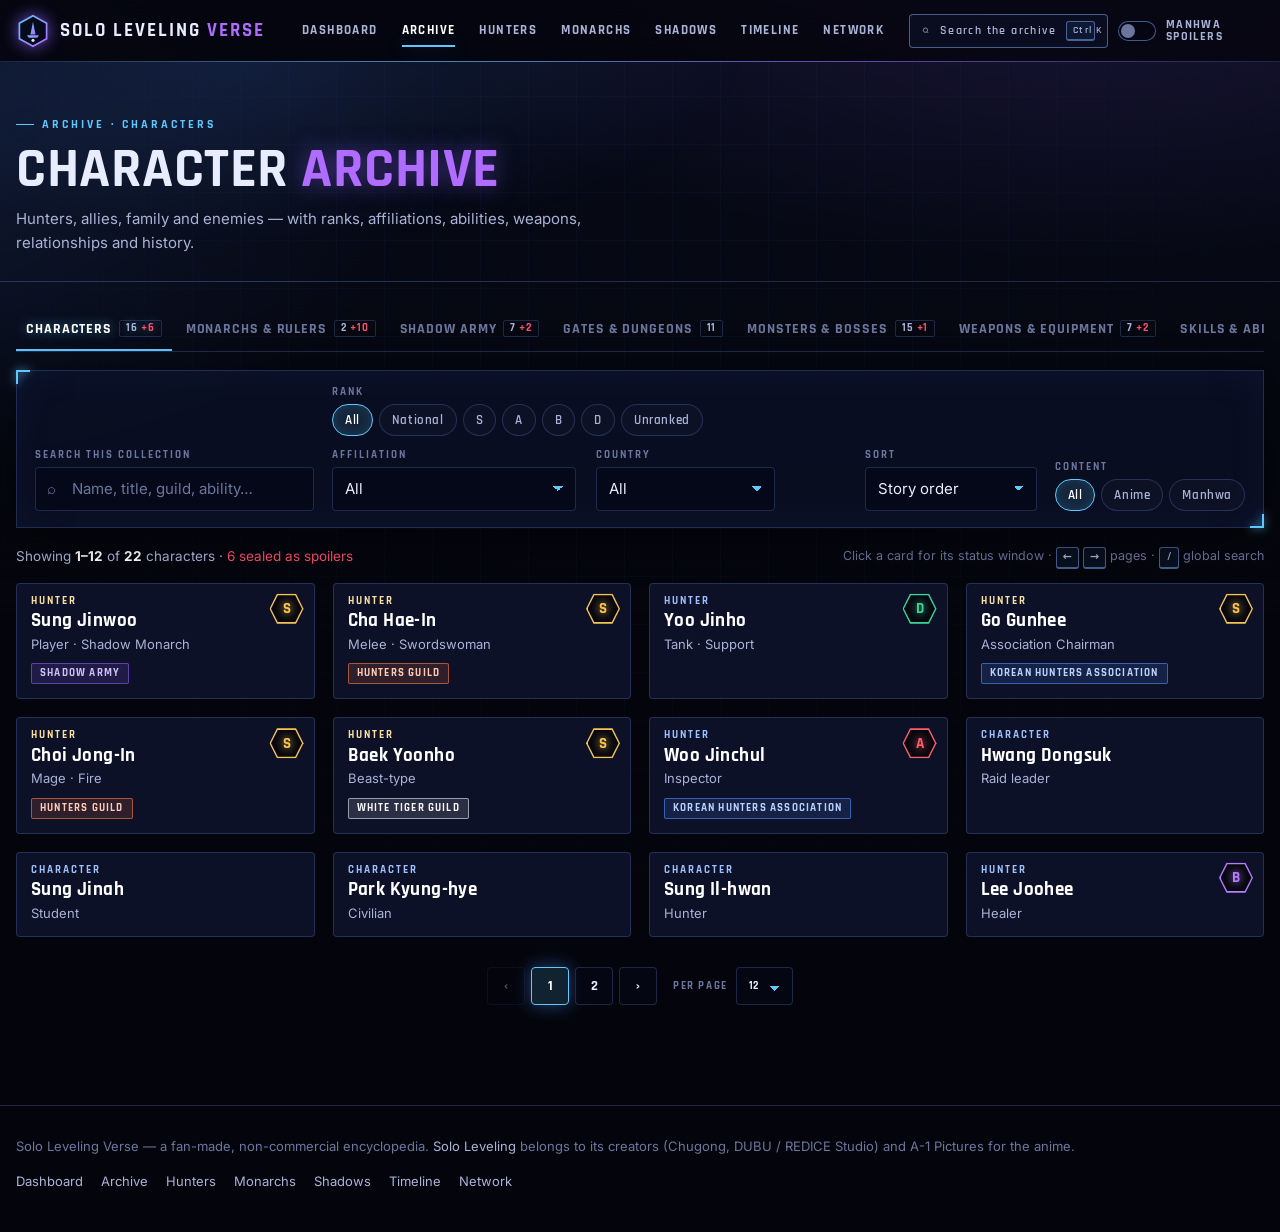
==== archive.html @ bb20debb "Initial release of Solo Leveling Verse Static, interactive Solo Leveling encyclopedia: dashboard, 7-" ====
<!DOCTYPE html>
<html lang="en">
<head>
  <meta charset="UTF-8" />
  <meta name="viewport" content="width=device-width, initial-scale=1.0" />
  <title>Archive — Solo Leveling Verse</title>
  <meta name="description" content="Search and filter every character, Monarch, shadow soldier, gate, monster, weapon and skill of Solo Leveling." />
  <meta name="theme-color" content="#04050c" />
  <link rel="icon" type="image/svg+xml" href="assets/icons/favicon.svg" />
  <link rel="preconnect" href="https://fonts.googleapis.com" />
  <link rel="preconnect" href="https://fonts.gstatic.com" crossorigin />
  <link href="https://fonts.googleapis.com/css2?family=Rajdhani:wght@500;600;700&family=Inter:wght@400;500;600&display=swap" rel="stylesheet" />
  <link rel="stylesheet" href="css/system.css" />
  <link rel="stylesheet" href="css/archive.css" />
</head>
<body data-page="archive">
  <header id="nav"></header>

  <main>
    <section class="page-head">
      <div class="wrap">
        <p class="kicker" id="tab-kicker">Archive</p>
        <h1 class="section-title" id="tab-title">Character <em>Archive</em></h1>
        <p class="section-sub" id="tab-sub"></p>
      </div>
    </section>

    <section class="archive">
      <div class="wrap">
        <div class="tabs" role="tablist" aria-label="Collections" id="tabs"></div>

        <div class="sys filters" id="filters">
          <div class="f-search">
            <label class="label" for="q">Search this collection</label>
            <div class="field"><span class="ico" aria-hidden="true">⌕</span><input id="q" class="input" type="search" autocomplete="off" placeholder="Name, title, guild, ability…" /></div>
          </div>
          <div class="f-facets" id="facets"></div>
          <div class="f-sort">
            <label class="label" for="sort">Sort</label>
            <select id="sort" class="select"></select>
          </div>
          <div class="f-content">
            <span class="label">Content</span>
            <div class="chip-row" id="content-chips">
              <button type="button" class="chip active" data-content="all">All</button>
              <button type="button" class="chip" data-content="anime">Anime</button>
              <button type="button" class="chip" data-content="manhwa">Manhwa</button>
            </div>
          </div>
        </div>

        <div class="result-bar">
          <span id="count" aria-live="polite"></span>
          <span class="hint">Click a card for its status window · <kbd>←</kbd> <kbd>→</kbd> pages · <kbd>/</kbd> global search</span>
        </div>

        <div class="card-grid" id="grid">
          <div class="skeleton card-sk"></div><div class="skeleton card-sk"></div><div class="skeleton card-sk"></div><div class="skeleton card-sk"></div>
          <div class="skeleton card-sk"></div><div class="skeleton card-sk"></div><div class="skeleton card-sk"></div><div class="skeleton card-sk"></div>
        </div>
        <div id="empty" hidden></div>
        <nav class="pager" id="pager" aria-label="Pages"></nav>
      </div>
    </section>
  </main>

  <footer id="foot"></footer>
  <noscript><p style="padding:20px;text-align:center">The archive needs JavaScript.</p></noscript>

  <script src="js/data/world.js"></script>
  <script src="js/data/characters.js"></script>
  <script src="js/data/monarchs.js"></script>
  <script src="js/data/shadows.js"></script>
  <script src="js/data/gates.js"></script>
  <script src="js/data/items.js"></script>
  <script src="js/data/skills.js"></script>
  <script src="js/data/timeline.js"></script>
  <script src="js/media-index.js"></script>
  <script src="js/core.js"></script>
  <script src="js/viewer.js"></script>
  <script src="js/shell.js"></script>
  <script src="js/archive.js"></script>
</body>
</html>
---- css/system.css ----
/* ==========================================================================
   SOLO LEVELING VERSE — System design language
   --------------------------------------------------------------------------
   Shared by every page: tokens, base, the "System window" panel, buttons,
   chips, entity cards, nav, command palette, viewer, lightbox, toasts and
   loading / empty / error states. Page layouts live in their own files.
   ========================================================================== */

:root {
  --void: #04050c;
  --night: #070a18;
  --abyss: #0b1026;
  --panel: rgba(12, 17, 40, .74);
  --panel-solid: #0c1128;
  --line: rgba(120, 160, 255, .22);
  --line-strong: rgba(130, 175, 255, .5);
  --text: #e7ecff;
  --text-soft: #a9b3d6;
  --text-faint: #6c769c;
  --blue: #4f8dff;
  --cyan: #5ec8ff;
  --violet: #8b5cf6;
  --purple: #b06bff;
  --danger: #ff4d6a;
  --gold: #f6c453;
  --glow-blue: 0 0 18px rgba(79, 141, 255, .45);
  --glow-violet: 0 0 22px rgba(139, 92, 246, .5);
  --radius: 4px;
  --display: "Rajdhani", "Segoe UI", system-ui, sans-serif;
  --body: "Inter", "Segoe UI", system-ui, -apple-system, sans-serif;
  --nav-h: 62px;
  --wrap: min(1280px, 100% - 32px);
  color-scheme: dark;
}

*, *::before, *::after { box-sizing: border-box; }
html { scroll-behavior: smooth; scroll-padding-top: calc(var(--nav-h) + 16px); -webkit-text-size-adjust: 100%; }
body {
  margin: 0; min-height: 100vh; background: var(--void); color: var(--text);
  font: 400 15px/1.6 var(--body); overflow-x: hidden;
  background-image:
    radial-gradient(1200px 600px at 85% -10%, rgba(139, 92, 246, .16), transparent 60%),
    radial-gradient(900px 500px at -10% 20%, rgba(79, 141, 255, .12), transparent 60%),
    linear-gradient(180deg, var(--night), var(--void) 70%);
  background-attachment: fixed;
}
body::before { /* faint scanline grid */
  content: ""; position: fixed; inset: 0; pointer-events: none; z-index: 0;
  background-image: linear-gradient(rgba(120, 160, 255, .035) 1px, transparent 1px),
    linear-gradient(90deg, rgba(120, 160, 255, .035) 1px, transparent 1px);
  background-size: 48px 48px;
  mask-image: radial-gradient(ellipse at 50% 30%, #000 30%, transparent 80%);
}
main, footer, header { position: relative; z-index: 1; }
a { color: var(--cyan); text-decoration: none; }
a:hover { color: #fff; }
img { max-width: 100%; display: block; }
[hidden] { display: none !important; }
button { font: inherit; color: inherit; cursor: pointer; }
input, select { font: inherit; color: inherit; }
::selection { background: rgba(139, 92, 246, .45); }
:focus-visible { outline: 2px solid var(--cyan); outline-offset: 2px; }
.wrap { width: var(--wrap); margin-inline: auto; }
.sr-only { position: absolute !important; width: 1px; height: 1px; overflow: hidden; clip: rect(0 0 0 0); white-space: nowrap; }
kbd {
  display: inline-block; min-width: 20px; padding: 1px 6px; border: 1px solid var(--line-strong); border-bottom-width: 2px;
  border-radius: 3px; font: 600 11px/1.5 var(--display); color: var(--text-soft); text-align: center; background: rgba(79, 141, 255, .08);
}

/* ------------------------------------------------------------- type scale */
.kicker {
  display: inline-flex; align-items: center; gap: 8px; margin: 0 0 10px;
  font: 700 12px/1 var(--display); letter-spacing: 3px; text-transform: uppercase; color: var(--cyan);
}
.kicker::before { content: ""; width: 18px; height: 1px; background: currentColor; box-shadow: var(--glow-blue); }
h1, h2, h3 { font-family: var(--display); font-weight: 700; letter-spacing: .5px; line-height: 1.05; margin: 0; }
.section-title { font-size: clamp(28px, 3.6vw, 42px); text-transform: uppercase; }
.section-title em { font-style: normal; color: var(--purple); text-shadow: var(--glow-violet); }
.section-sub { margin: 8px 0 0; color: var(--text-soft); max-width: 70ch; }
.section { padding: 64px 0; }
.section-head { display: flex; align-items: flex-end; justify-content: space-between; gap: 20px; flex-wrap: wrap; margin-bottom: 26px; }

/* ----------------------------------------------------------- System window */
.sys {
  position: relative; background: var(--panel); border: 1px solid var(--line);
  box-shadow: inset 0 0 40px rgba(79, 141, 255, .06), 0 10px 40px rgba(0, 0, 0, .45);
  backdrop-filter: blur(10px); -webkit-backdrop-filter: blur(10px);
}
.sys::before, .sys::after { /* glowing corner brackets */
  content: ""; position: absolute; width: 14px; height: 14px; pointer-events: none;
  border: 2px solid var(--cyan); filter: drop-shadow(0 0 4px var(--cyan));
}
.sys::before { top: -1px; left: -1px; border-right: 0; border-bottom: 0; }
.sys::after { bottom: -1px; right: -1px; border-left: 0; border-top: 0; }
.sys-head {
  display: flex; align-items: center; gap: 10px; padding: 10px 16px;
  border-bottom: 1px solid var(--line); font: 700 12px/1 var(--display); letter-spacing: 2.5px; text-transform: uppercase; color: var(--cyan);
}
.sys-head .bang {
  display: grid; place-items: center; width: 20px; height: 20px; border: 1.5px solid currentColor; border-radius: 50%;
  font-size: 12px; box-shadow: var(--glow-blue);
}

/* ---------------------------------------------------------------- buttons */
.btn {
  position: relative; display: inline-flex; align-items: center; justify-content: center; gap: 8px;
  min-height: 40px; padding: 9px 18px; border: 1px solid var(--line-strong); border-radius: var(--radius);
  background: rgba(79, 141, 255, .06); color: var(--text);
  font: 700 13px/1 var(--display); letter-spacing: 1.8px; text-transform: uppercase; white-space: nowrap;
  transition: background .2s, border-color .2s, box-shadow .2s, transform .2s, color .2s;
}
.btn:hover { background: rgba(79, 141, 255, .16); border-color: var(--cyan); box-shadow: var(--glow-blue); color: #fff; }
.btn:active { transform: translateY(1px); }
.btn.primary { background: linear-gradient(135deg, rgba(79, 141, 255, .9), rgba(139, 92, 246, .9)); border-color: transparent; box-shadow: var(--glow-violet); }
.btn.primary:hover { filter: brightness(1.12); }
.btn.ghost { background: transparent; border-color: transparent; }
.btn.ghost:hover { border-color: var(--line-strong); }
.btn.sm { min-height: 32px; padding: 6px 12px; font-size: 12px; letter-spacing: 1.4px; }
.btn.big { min-height: 48px; padding: 12px 24px; font-size: 14px; }
.btn.icon { width: 40px; padding: 0; }
.btn[disabled] { opacity: .4; pointer-events: none; }

/* ------------------------------------------------------------ chips/badges */
.chip-row { display: flex; flex-wrap: wrap; gap: 6px; }
.chip {
  display: inline-flex; align-items: center; gap: 6px; min-height: 32px; padding: 5px 12px;
  border: 1px solid var(--line); border-radius: 999px; background: rgba(255, 255, 255, .02);
  color: var(--text-soft); font: 600 13px/1 var(--display); letter-spacing: .6px; transition: all .18s;
}
.chip:hover { border-color: var(--line-strong); color: #fff; }
.chip.active, .chip[aria-pressed="true"] { border-color: var(--cyan); color: #fff; background: rgba(94, 200, 255, .12); box-shadow: inset 0 0 12px rgba(94, 200, 255, .15); }
.chip .count { color: var(--text-faint); font-size: 11px; }
.badge {
  display: inline-flex; align-items: center; gap: 5px; padding: 3px 8px; border: 1px solid color-mix(in srgb, var(--c, var(--blue)) 60%, transparent);
  border-radius: 2px; background: color-mix(in srgb, var(--c, var(--blue)) 14%, transparent); color: color-mix(in srgb, var(--c, var(--blue)) 40%, #fff);
  font: 700 11px/1.2 var(--display); letter-spacing: 1.2px; text-transform: uppercase; white-space: nowrap;
}
.badge.spoiler { --c: var(--danger); }
.badge.unverified { --c: #f59e0b; }
.rank {
  position: relative; isolation: isolate; display: inline-grid; place-items: center; min-width: 34px; height: 30px; padding: 0 8px;
  color: var(--c); background: var(--c); font: 700 15px/1 var(--display); text-shadow: 0 0 8px var(--c);
  clip-path: polygon(22% 0, 78% 0, 100% 50%, 78% 100%, 22% 100%, 0 50%);
  filter: drop-shadow(0 0 6px color-mix(in srgb, var(--c) 60%, transparent));
}
.rank::before { content: ""; position: absolute; inset: 1.5px; z-index: -1; background: #06070f; clip-path: inherit; }
.rank.lg { min-width: 60px; height: 52px; font-size: 26px; }
.rank.lg::before { inset: 2px; }
.rank.nat { font-size: 11px; letter-spacing: .5px; min-width: 40px; }

/* ----------------------------------------------------------------- inputs */
.field { position: relative; display: flex; align-items: center; }
.field .ico { position: absolute; left: 12px; color: var(--text-faint); pointer-events: none; font-size: 15px; }
.input, .select {
  width: 100%; min-height: 42px; padding: 9px 12px; border: 1px solid var(--line); border-radius: var(--radius);
  background: rgba(5, 8, 22, .7); color: var(--text); transition: border-color .2s, box-shadow .2s;
}
.field .input { padding-left: 36px; }
.input:focus, .select:focus { outline: none; border-color: var(--cyan); box-shadow: var(--glow-blue); }
.input::placeholder { color: var(--text-faint); }
.select { appearance: none; padding-right: 32px; background-image: linear-gradient(45deg, transparent 50%, var(--cyan) 50%), linear-gradient(135deg, var(--cyan) 50%, transparent 50%);
  background-position: calc(100% - 17px) 18px, calc(100% - 12px) 18px; background-size: 5px 5px; background-repeat: no-repeat; }
.select option { background: var(--panel-solid); }
.label { display: block; margin-bottom: 6px; font: 700 11px/1 var(--display); letter-spacing: 2px; text-transform: uppercase; color: var(--text-faint); }

/* switch */
.switch { display: inline-flex; align-items: center; gap: 10px; cursor: pointer; user-select: none; font: 700 12px/1 var(--display); letter-spacing: 1.4px; text-transform: uppercase; color: var(--text-soft); }
.switch input { position: absolute; opacity: 0; pointer-events: none; }
.switch .track { position: relative; width: 38px; height: 20px; border: 1px solid var(--line-strong); border-radius: 999px; background: rgba(5, 8, 22, .8); transition: all .2s; flex: none; }
.switch .track::after { content: ""; position: absolute; top: 2px; left: 2px; width: 14px; height: 14px; border-radius: 50%; background: var(--text-faint); transition: all .2s; }
.switch input:checked + .track { border-color: var(--danger); background: rgba(255, 77, 106, .18); }
.switch input:checked + .track::after { left: 20px; background: var(--danger); box-shadow: 0 0 10px var(--danger); }
.switch input:focus-visible + .track { outline: 2px solid var(--cyan); outline-offset: 2px; }
.switch.blue input:checked + .track { border-color: var(--cyan); background: rgba(94, 200, 255, .16); }
.switch.blue input:checked + .track::after { background: var(--cyan); box-shadow: 0 0 10px var(--cyan); }

/* -------------------------------------------------------------------- nav */
.nav {
  position: sticky; top: 0; z-index: 50; height: var(--nav-h);
  background: rgba(4, 5, 12, .78); border-bottom: 1px solid var(--line);
  backdrop-filter: blur(14px); -webkit-backdrop-filter: blur(14px);
}
.nav::after { content: ""; position: absolute; left: 0; right: 0; bottom: -1px; height: 1px; background: linear-gradient(90deg, transparent, var(--cyan), var(--violet), transparent); opacity: .6; }
.nav-inner { display: flex; align-items: center; gap: 14px; height: 100%; }
.brand { display: flex; align-items: center; gap: 10px; color: var(--text); flex: none; }
.brand:hover { color: #fff; }
.brand-mark { width: 34px; height: 34px; flex: none; filter: drop-shadow(0 0 8px rgba(139, 92, 246, .8)); }
.brand-text { font: 700 19px/1 var(--display); letter-spacing: 2px; text-transform: uppercase; white-space: nowrap; }
.brand-text em { font-style: normal; color: var(--purple); }
.nav-links { display: flex; gap: 2px; margin-left: 12px; }
.nav-links a {
  position: relative; padding: 8px 11px; color: var(--text-soft); font: 700 13px/1 var(--display); letter-spacing: 1.4px; text-transform: uppercase; white-space: nowrap;
}
.nav-links a:hover { color: #fff; }
.nav-links a[aria-current="page"] { color: #fff; }
.nav-links a[aria-current="page"]::after { content: ""; position: absolute; left: 11px; right: 11px; bottom: -2px; height: 2px; background: var(--cyan); box-shadow: var(--glow-blue); }
.nav-tools { display: flex; align-items: center; gap: 10px; margin-left: auto; }
.nav-search { gap: 10px; min-width: 190px; justify-content: space-between; color: var(--text-soft); text-transform: none; letter-spacing: .4px; font-weight: 600; }
.nav-search kbd { font-size: 10px; }
.nav-toggle { display: none; }
.spoiler-switch .lbl-short { display: none; }

@media (max-width: 1120px) {
  .nav-search { min-width: 0; }
  .nav-search .lbl { display: none; }
  .spoiler-switch .lbl-long { display: none; }
  .spoiler-switch .lbl-short { display: inline; }
}
@media (max-width: 920px) {
  .nav-toggle { display: inline-flex; }
  .nav-links {
    position: fixed; top: var(--nav-h); left: 0; right: 0; flex-direction: column; gap: 0; margin: 0; padding: 8px 16px 16px;
    background: rgba(4, 5, 12, .97); border-bottom: 1px solid var(--line); transform: translateY(-8px); opacity: 0; visibility: hidden;
    transition: all .2s ease;
  }
  .nav.open .nav-links { transform: none; opacity: 1; visibility: visible; }
  .nav-links a { padding: 14px 4px; border-bottom: 1px solid var(--line); font-size: 15px; }
  .nav-links a[aria-current="page"]::after { left: 0; right: auto; top: 12px; bottom: 12px; width: 2px; height: auto; }
  .nav-links a[aria-current="page"] { padding-left: 14px; }
}
.brand-text .bt-short { display: none; }
@media (max-width: 520px) {
  .nav-inner { gap: 8px; }
  .brand-text { font-size: 17px; letter-spacing: 1.2px; }
  .brand-text .bt-full { display: none; }
  .brand-text .bt-short { display: inline; }
  .spoiler-switch .lbl-short { display: none; }
  .nav-search { width: 40px; padding: 0; }
  .nav-search kbd { display: none; }
  .nav-tools { gap: 8px; }
}

/* ------------------------------------------------------------ entity card */
.card-grid { display: grid; grid-template-columns: repeat(4, minmax(0, 1fr)); gap: 18px; }
@media (max-width: 1080px) { .card-grid { grid-template-columns: repeat(3, minmax(0, 1fr)); } }
@media (max-width: 760px) { .card-grid { grid-template-columns: repeat(2, minmax(0, 1fr)); gap: 12px; } }
@media (max-width: 360px) { .card-grid { grid-template-columns: minmax(0, 1fr); } }

.card {
  --c: var(--blue);
  position: relative; display: flex; flex-direction: column; width: 100%; padding: 0; text-align: left;
  border: 1px solid var(--line); border-radius: var(--radius); background: var(--panel-solid); overflow: hidden;
  transition: transform .28s cubic-bezier(.2, .8, .2, 1), border-color .25s, box-shadow .25s;
  animation: rise .5s both; animation-delay: calc(var(--i, 0) * 35ms);
}
.card:hover, .card:focus-visible { transform: translateY(-5px); border-color: color-mix(in srgb, var(--c) 70%, #fff 0%); box-shadow: 0 0 0 1px color-mix(in srgb, var(--c) 40%, transparent), 0 14px 40px color-mix(in srgb, var(--c) 28%, transparent); }
.card .art { aspect-ratio: 3 / 4; }
.card-body { display: flex; flex-direction: column; gap: 4px; padding: 12px 14px 14px; min-width: 0; }
.card-type { font: 700 10.5px/1 var(--display); letter-spacing: 2px; text-transform: uppercase; color: color-mix(in srgb, var(--c) 55%, #fff); }
.card-name { font: 700 19px/1.12 var(--display); letter-spacing: .4px; color: #fff; overflow-wrap: anywhere; }
.card-sub { font-size: 13px; color: var(--text-soft); line-height: 1.35; display: -webkit-box; -webkit-line-clamp: 2; -webkit-box-orient: vertical; overflow: hidden; }
.card-tags { display: flex; flex-wrap: wrap; gap: 5px; margin-top: 6px; }
.card .rank { position: absolute; top: 10px; right: 10px; z-index: 2; }
.card .flag { position: absolute; top: 10px; left: 10px; z-index: 2; }
.card.locked .art { filter: blur(6px) saturate(.4) brightness(.6); }
.card.locked .card-name { color: var(--text-soft); }
.card .lock {
  position: absolute; inset: 0; z-index: 3; display: grid; place-items: center; align-content: center; gap: 6px; aspect-ratio: 3 / 4;
  color: var(--danger); font: 700 12px/1.3 var(--display); letter-spacing: 2px; text-transform: uppercase; text-align: center; padding: 20px;
}
.card .lock svg { width: 34px; height: 34px; filter: drop-shadow(0 0 8px var(--danger)); }

/* artwork frame (img over generated sigil) */
.art { position: relative; display: block; overflow: hidden; background: #07071a; }
.art .sigil, .art img { position: absolute; inset: 0; width: 100%; height: 100%; object-fit: cover; }
.art img { opacity: 0; transition: opacity .5s, transform .8s; }
.art.img-ready img { opacity: 1; }
.art.img-ready .sigil { opacity: 0; transition: opacity .5s .2s; }
.art::after { content: ""; position: absolute; inset: 0; pointer-events: none; background: linear-gradient(180deg, transparent 55%, rgba(5, 6, 14, .85)); }
.card:hover .art img { transform: scale(1.05); }
.sigil .sg-ring { transform-origin: 150px 200px; animation: spin 60s linear infinite; }
.card:hover .sigil .sg-ring { animation-duration: 12s; }
.sigil .sg-eye { fill: #e9ddff; stroke: none; filter: drop-shadow(0 0 6px #b06bff); }
.sigil .sg-mono { font-family: var(--display); }

/* ----------------------------------------------------------- pagination */
.pager { display: flex; flex-wrap: wrap; align-items: center; justify-content: center; gap: 6px; margin-top: 30px; }
.pager button { min-width: 38px; height: 38px; padding: 0 10px; border: 1px solid var(--line); border-radius: var(--radius); background: rgba(5, 8, 22, .6); font: 700 14px/1 var(--display); }
.pager button:hover:not([disabled]) { border-color: var(--cyan); }
.pager button[aria-current="page"] { border-color: var(--cyan); background: rgba(94, 200, 255, .15); box-shadow: var(--glow-blue); color: #fff; }
.pager button[disabled] { opacity: .35; cursor: default; }
.pager .gap { color: var(--text-faint); padding: 0 4px; }
.pager .per { display: inline-flex; align-items: center; gap: 8px; margin-left: 10px; font: 700 11px/1 var(--display); letter-spacing: 1.6px; text-transform: uppercase; color: var(--text-faint); }
.pager .per .select { width: auto; min-height: 38px; }

/* ------------------------------------------------------- states & loaders */
.skeleton { position: relative; overflow: hidden; background: rgba(79, 141, 255, .06); border: 1px solid var(--line); border-radius: var(--radius); }
.skeleton::after { content: ""; position: absolute; inset: 0; transform: translateX(-100%); background: linear-gradient(90deg, transparent, rgba(94, 200, 255, .12), transparent); animation: shimmer 1.3s infinite; }
.skeleton.card-sk { aspect-ratio: 3 / 4.9; }
.state {
  display: grid; justify-items: center; gap: 10px; padding: 48px 20px; text-align: center; color: var(--text-soft);
}
.state .state-ico { width: 54px; height: 54px; color: var(--cyan); filter: drop-shadow(0 0 10px var(--cyan)); }
.state.error .state-ico { color: var(--danger); filter: drop-shadow(0 0 10px var(--danger)); }
.state h3 { font-size: 22px; text-transform: uppercase; color: #fff; }
.state p { margin: 0; max-width: 52ch; }
.loader { display: inline-block; width: 28px; height: 28px; border: 2px solid var(--line); border-top-color: var(--cyan); border-radius: 50%; animation: spin .8s linear infinite; }

/* ---------------------------------------------------------------- toasts */
.toasts { position: fixed; z-index: 120; top: calc(var(--nav-h) + 12px); right: 16px; display: grid; gap: 10px; width: min(380px, calc(100vw - 32px)); pointer-events: none; }
.toast { pointer-events: auto; animation: toastIn .45s cubic-bezier(.2, .9, .3, 1.2) both; }
.toast.out { animation: toastOut .3s ease both; }
.toast .sys-head { padding: 8px 14px; }
.toast p { margin: 0; padding: 12px 16px 14px; font-size: 14px; color: var(--text); }
.toast.error { --cyan: var(--danger); }

/* --------------------------------------------------------- command palette */
.palette-scrim, .viewer-scrim {
  position: fixed; inset: 0; z-index: 90; background: rgba(2, 3, 10, .72); backdrop-filter: blur(4px); -webkit-backdrop-filter: blur(4px);
  animation: fade .2s both;
}
.palette {
  position: fixed; z-index: 91; top: 12vh; left: 50%; width: min(640px, calc(100vw - 24px)); transform: translateX(-50%);
  animation: popIn .25s cubic-bezier(.2, .9, .3, 1.1) both;
}
.palette .field { padding: 12px; border-bottom: 1px solid var(--line); }
.palette .field .ico { left: 26px; }
.palette .input { min-height: 48px; font-size: 16px; }
.palette-results { max-height: min(56vh, 480px); overflow-y: auto; padding: 6px; }
.pr-item { display: flex; align-items: center; gap: 12px; width: 100%; padding: 8px 10px; border: 1px solid transparent; border-radius: var(--radius); background: none; text-align: left; }
.pr-item[aria-selected="true"], .pr-item:hover { border-color: var(--line-strong); background: rgba(79, 141, 255, .1); }
.pr-item .art { width: 38px; height: 50px; flex: none; border: 1px solid var(--line); border-radius: 2px; }
.pr-item .art::after { display: none; }
.pr-name { font: 700 16px/1.2 var(--display); color: #fff; }
.pr-sub { font-size: 12.5px; color: var(--text-soft); }
.pr-type { margin-left: auto; }
.palette-foot { display: flex; flex-wrap: wrap; gap: 14px; padding: 10px 14px; border-top: 1px solid var(--line); font-size: 12px; color: var(--text-faint); }
.palette-note { padding: 18px; text-align: center; color: var(--text-soft); font-size: 14px; }
.palette-note button { margin-top: 8px; }

/* ----------------------------------------------------------------- viewer */
.viewer {
  position: fixed; z-index: 92; inset: 24px; margin: auto; width: min(1120px, calc(100vw - 32px)); height: min(760px, calc(100vh - 48px));
  display: grid; grid-template-columns: minmax(0, 380px) minmax(0, 1fr); grid-template-rows: auto minmax(0, 1fr);
  animation: popIn .32s cubic-bezier(.2, .9, .3, 1.05) both;
}
.viewer > .sys-head { grid-column: 1 / -1; }
.viewer .v-close { margin-left: auto; }
.viewer .v-nav { display: inline-flex; gap: 6px; align-items: center; }
.viewer .v-count { font-size: 11px; color: var(--text-faint); letter-spacing: 1.5px; }
.v-art { position: relative; border-right: 1px solid var(--line); min-height: 0; }
.v-art .art { position: absolute; inset: 0; cursor: zoom-in; }
.v-art .v-art-hint { position: absolute; left: 14px; bottom: 14px; z-index: 2; }
.v-art .v-rank { position: absolute; top: 14px; right: 14px; z-index: 2; }
.v-main { display: flex; flex-direction: column; min-height: 0; }
.v-top { padding: 22px 26px 0; }
.v-name { font-size: clamp(28px, 3.2vw, 42px); text-transform: uppercase; color: #fff; text-shadow: 0 0 24px color-mix(in srgb, var(--c) 60%, transparent); }
.v-ko { margin-left: 10px; font: 500 16px/1 var(--body); color: var(--text-faint); text-transform: none; text-shadow: none; }
.v-alt { margin: 6px 0 0; color: var(--text-soft); font-size: 13.5px; }
.v-badges { display: flex; flex-wrap: wrap; gap: 6px; margin-top: 12px; }
.v-tabs { display: flex; gap: 2px; margin-top: 18px; padding: 0 26px; border-bottom: 1px solid var(--line); overflow-x: auto; scrollbar-width: none; }
.v-tabs button { flex: none; padding: 11px 14px; border: 0; border-bottom: 2px solid transparent; background: none; color: var(--text-faint); font: 700 13px/1 var(--display); letter-spacing: 1.6px; text-transform: uppercase; }
.v-tabs button[aria-selected="true"] { color: #fff; border-bottom-color: var(--cyan); }
.v-tabs button:hover { color: #fff; }
.v-panel { flex: 1; min-height: 0; overflow-y: auto; padding: 20px 26px 26px; animation: fade .25s both; }
.v-panel p { margin: 0 0 14px; color: var(--text); }
.v-panel h4 { margin: 18px 0 10px; font: 700 12px/1 var(--display); letter-spacing: 2.4px; text-transform: uppercase; color: var(--cyan); }
.v-panel h4:first-child { margin-top: 0; }
.viewer > * { min-width: 0; }
.stat-table { display: grid; grid-template-columns: minmax(96px, max-content) minmax(0, 1fr); gap: 0; border: 1px solid var(--line); }
.stat-table > div { padding: 9px 12px; border-bottom: 1px solid var(--line); font-size: 14px; }
.stat-table > div:nth-last-child(-n+2) { border-bottom: 0; }
.stat-table .k { font: 700 11px/1.9 var(--display); letter-spacing: 1.8px; text-transform: uppercase; color: var(--text-faint); background: rgba(79, 141, 255, .05); border-right: 1px solid var(--line); }
.ability-list { display: grid; grid-template-columns: repeat(auto-fill, minmax(220px, 1fr)); gap: 8px; }
.ability {
  display: flex; flex-direction: column; gap: 3px; padding: 10px 12px; border: 1px solid var(--line); border-left: 2px solid var(--c, var(--cyan));
  background: rgba(79, 141, 255, .04); border-radius: 2px; text-align: left;
}
button.ability:hover { background: rgba(79, 141, 255, .12); border-color: var(--line-strong); border-left-color: var(--c, var(--cyan)); }
.ability b { font: 700 15px/1.2 var(--display); letter-spacing: .4px; color: #fff; }
.ability span { font-size: 12px; color: var(--text-soft); }
.rel-group { margin-bottom: 14px; }
.rel-chips { display: flex; flex-wrap: wrap; gap: 6px; }
.rel-chip {
  display: inline-flex; align-items: center; gap: 8px; padding: 4px 12px 4px 4px; border: 1px solid var(--line); border-radius: 999px;
  background: rgba(255, 255, 255, .02); font-size: 13px; color: var(--text); transition: all .18s;
}
.rel-chip:hover { border-color: var(--c, var(--cyan)); background: rgba(79, 141, 255, .1); }
.rel-chip .art { width: 26px; height: 26px; border-radius: 50%; flex: none; }
.rel-chip .art::after { display: none; }
.rel-chip small { color: var(--text-faint); font-size: 11.5px; }
.spoiler-block { position: relative; margin: 6px 0 14px; padding: 14px 16px; border: 1px dashed rgba(255, 77, 106, .5); background: rgba(255, 77, 106, .05); border-radius: 2px; }
.spoiler-block .sb-head { display: flex; align-items: center; gap: 8px; margin-bottom: 8px; font: 700 11px/1 var(--display); letter-spacing: 2px; text-transform: uppercase; color: var(--danger); }
.spoiler-block .sb-body { filter: blur(6px); user-select: none; transition: filter .3s; }
.spoiler-block.revealed .sb-body { filter: none; user-select: auto; }
.spoiler-block .sb-reveal { position: absolute; inset: 30px 0 0; display: grid; place-items: center; }
.spoiler-block.revealed .sb-reveal { display: none; }
.form-steps { display: grid; gap: 0; counter-reset: step; }
.form-step { position: relative; padding: 4px 0 18px 34px; }
.form-step::before { counter-increment: step; content: counter(step); position: absolute; left: 0; top: 2px; display: grid; place-items: center; width: 22px; height: 22px; border: 1px solid var(--cyan); color: var(--cyan); font: 700 12px/1 var(--display); transform: rotate(45deg); }
.form-step::after { content: ""; position: absolute; left: 10.5px; top: 30px; bottom: 2px; width: 1px; background: var(--line-strong); }
.form-step:last-child::after { display: none; }
.form-step b { display: block; font: 700 16px/1.2 var(--display); color: #fff; }
.form-step span { font-size: 13.5px; color: var(--text-soft); }
.v-actions { display: flex; flex-wrap: wrap; gap: 8px; margin-top: 18px; }
.locked-note { display: grid; gap: 12px; justify-items: start; padding: 26px; }

@media (max-width: 860px) {
  .viewer { inset: 0; width: 100%; height: 100%; grid-template-columns: minmax(0, 1fr); grid-template-rows: auto auto minmax(0, 1fr); overflow-y: auto; }
  .viewer::before, .viewer::after { display: none; }
  .v-art { height: 46vh; border-right: 0; border-bottom: 1px solid var(--line); }
  .v-main { min-height: auto; }
  .v-panel { overflow: visible; }
  .v-top { padding: 18px 16px 0; }
  .v-tabs { padding: 0 16px; }
  .v-panel { padding: 16px; }
}

/* --------------------------------------------------------------- lightbox */
.lightbox { position: fixed; inset: 0; z-index: 100; display: grid; place-items: center; background: rgba(2, 3, 10, .94); animation: fade .25s both; overflow: hidden; }
.lb-stage { position: relative; width: min(64.5vh, 92vw); aspect-ratio: 3 / 4; animation: lbIn .6s cubic-bezier(.2, .9, .3, 1) both; transition: transform .35s ease; cursor: zoom-in; }
.lightbox.zoomed .lb-stage { cursor: zoom-out; }
.lb-stage .art { position: absolute; inset: 0; border: 1px solid var(--line-strong); box-shadow: 0 0 80px color-mix(in srgb, var(--c) 45%, transparent); }
.lb-aura { position: absolute; inset: -18%; border-radius: 50%; background: radial-gradient(circle, color-mix(in srgb, var(--c) 30%, transparent), transparent 65%); animation: pulse 3.2s ease-in-out infinite; pointer-events: none; }
.lb-word { position: absolute; left: 50%; top: 50%; transform: translate(-50%, -50%); z-index: 3; font: 700 clamp(40px, 9vw, 110px)/1 var(--display); letter-spacing: .25em; text-transform: uppercase; color: #fff; text-shadow: 0 0 30px var(--c), 0 0 60px var(--c); pointer-events: none; animation: word 1.6s ease both; white-space: nowrap; }
.lb-smoke { position: absolute; inset: 0; pointer-events: none; z-index: 2; }
.lb-smoke span { position: absolute; bottom: 10%; width: 40%; aspect-ratio: 1; border-radius: 50%; background: radial-gradient(circle, rgba(60, 20, 120, .8), transparent 70%); filter: blur(12px); animation: smoke 1.8s ease-out both; }
.lb-cap { position: absolute; left: 0; right: 0; bottom: 0; z-index: 4; display: flex; align-items: flex-end; justify-content: space-between; gap: 16px; padding: 18px 24px; background: linear-gradient(0deg, rgba(2, 3, 10, .95), transparent); flex-wrap: wrap; }
.lb-cap h2 { font-size: clamp(24px, 4vw, 40px); text-transform: uppercase; }
.lb-cap p { margin: 4px 0 0; color: var(--text-soft); }
.lb-tools { position: absolute; top: 14px; right: 14px; z-index: 5; display: flex; gap: 8px; }
.lb-prev, .lb-next { position: absolute; top: 50%; z-index: 5; transform: translateY(-50%); }
.lb-prev { left: 14px; } .lb-next { right: 14px; }

/* ----------------------------------------------------------------- footer */
.foot { margin-top: 40px; padding: 30px 0 40px; border-top: 1px solid var(--line); color: var(--text-faint); font-size: 13px; }
.foot-inner { display: flex; flex-wrap: wrap; gap: 14px 30px; justify-content: space-between; align-items: center; }
.foot nav { display: flex; flex-wrap: wrap; gap: 6px 18px; }
.foot a { color: var(--text-soft); }

/* to-top */
.to-top { position: fixed; right: 16px; bottom: 16px; z-index: 40; }

/* reveal on scroll */
.reveal { opacity: 0; transform: translateY(18px); transition: opacity .7s ease, transform .7s ease; }
.reveal.in { opacity: 1; transform: none; }

/* ------------------------------------------------------------- keyframes */
@keyframes spin { to { transform: rotate(360deg); } }
@keyframes rise { from { opacity: 0; transform: translateY(16px); } to { opacity: 1; transform: none; } }
@keyframes fade { from { opacity: 0; } to { opacity: 1; } }
@keyframes popIn { from { opacity: 0; transform: translateY(14px) scale(.98); } to { opacity: 1; transform: none; } }
.palette { animation-name: palIn; }
@keyframes palIn { from { opacity: 0; transform: translate(-50%, -10px) scale(.98); } to { opacity: 1; transform: translate(-50%, 0); } }
@keyframes shimmer { to { transform: translateX(100%); } }
@keyframes toastIn { from { opacity: 0; transform: translateX(40px); } to { opacity: 1; transform: none; } }
@keyframes toastOut { to { opacity: 0; transform: translateX(40px); } }
@keyframes lbIn { 0% { opacity: 0; transform: scale(.85); filter: brightness(3) blur(8px); } 60% { opacity: 1; filter: brightness(1.4) blur(0); } 100% { transform: none; filter: none; } }
@keyframes pulse { 0%, 100% { opacity: .55; transform: scale(.96); } 50% { opacity: 1; transform: scale(1.04); } }
@keyframes word { 0% { opacity: 0; letter-spacing: .6em; filter: blur(10px); } 30% { opacity: 1; letter-spacing: .25em; filter: none; } 75% { opacity: 1; } 100% { opacity: 0; } }
@keyframes smoke { 0% { opacity: 0; transform: translateY(40px) scale(.4); } 40% { opacity: .9; } 100% { opacity: 0; transform: translateY(-200px) scale(1.8); } }

@media (prefers-reduced-motion: reduce) {
  *, *::before, *::after { animation-duration: .001ms !important; animation-iteration-count: 1 !important; transition-duration: .001ms !important; scroll-behavior: auto !important; }
  .reveal { opacity: 1; transform: none; }
}
---- css/archive.css ----
/* ==========================================================================
   SOLO LEVELING VERSE — archive & hunter database layouts
   (archive.html, hunters.html)
   ========================================================================== */

.page-head { padding: 46px 0 26px; border-bottom: 1px solid var(--line); background: radial-gradient(700px 260px at 20% 0%, rgba(79, 141, 255, .14), transparent 70%); }
.page-head .section-title { font-size: clamp(32px, 4.6vw, 56px); }
.archive { padding: 26px 0 60px; }

/* tabs */
.tabs { display: flex; gap: 4px; overflow-x: auto; scrollbar-width: none; border-bottom: 1px solid var(--line); margin-bottom: 18px; scroll-margin-top: calc(var(--nav-h) + 10px); }
.tabs::-webkit-scrollbar { display: none; }
.tab {
  flex: none; display: inline-flex; align-items: center; gap: 7px; padding: 12px 10px; border: 0; border-bottom: 2px solid transparent; background: none;
  color: var(--text-faint); font: 700 14px/1 var(--display); letter-spacing: .9px; text-transform: uppercase; transition: color .2s;
}
.tab:hover { color: #fff; }
.tab[aria-selected="true"] { color: #fff; border-bottom-color: var(--cyan); text-shadow: 0 0 12px rgba(94, 200, 255, .6); }
.tab .count { padding: 2px 6px; border: 1px solid var(--line); border-radius: 2px; font-size: 11px; color: var(--text-soft); }
.tab .count i { font-style: normal; color: var(--danger); margin-left: 3px; }

/* filters */
.filters { display: grid; grid-template-columns: minmax(220px, 1.3fr) minmax(0, 2.4fr) minmax(160px, .8fr) auto; gap: 18px; align-items: end; padding: 16px 18px; }
.f-facets { display: flex; flex-wrap: wrap; gap: 14px 20px; align-items: flex-end; min-width: 0; }
.facet { min-width: 0; }
.facet .select { min-width: 170px; }
.result-bar { display: flex; flex-wrap: wrap; justify-content: space-between; gap: 8px 20px; margin: 18px 0 14px; font-size: 13.5px; color: var(--text-soft); }
.result-bar b { color: #fff; }
.result-bar .hint { color: var(--text-faint); font-size: 12.5px; }

@media (max-width: 1080px) {
  .filters { grid-template-columns: 1fr 1fr; }
  .f-facets { grid-column: 1 / -1; order: 3; }
}
@media (max-width: 640px) {
  .filters { grid-template-columns: 1fr; gap: 14px; padding: 14px; }
  .f-facets { order: 0; }
  .facet, .facet .select { width: 100%; }
  .result-bar .hint { display: none; }
  .page-head { padding: 30px 0 18px; }
}

/* =============================== hunter database =============================== */
.hd-top { display: grid; grid-template-columns: minmax(0, 1fr) minmax(0, 1.25fr); gap: 22px; margin-bottom: 26px; }
.tiers { padding: 6px 0; }
.tier { display: grid; grid-template-columns: 64px minmax(0, 1fr) 46px; align-items: center; gap: 14px; width: 100%; padding: 10px 18px; border: 0; border-left: 2px solid transparent; background: none; text-align: left; transition: background .2s; }
.tier:hover, .tier[aria-pressed="true"] { background: rgba(79, 141, 255, .08); border-left-color: var(--c); }
.tier-bar { position: relative; height: 8px; background: rgba(255, 255, 255, .05); border-radius: 4px; overflow: hidden; }
.tier-bar span { position: absolute; inset: 0 auto 0 0; background: var(--c); box-shadow: 0 0 12px var(--c); border-radius: 4px; transition: width .8s cubic-bezier(.2, .8, .2, 1); }
.tier-name { display: block; font: 700 15px/1 var(--display); color: #fff; margin-bottom: 6px; }
.tier-note { display: block; font-size: 12px; color: var(--text-faint); margin-top: 5px; }
.tier-n { font: 700 24px/1 var(--display); text-align: right; color: var(--c); }
.national { padding: 16px 18px 18px; }
.national-grid { display: grid; grid-template-columns: repeat(auto-fill, minmax(150px, 1fr)); gap: 10px; }
.nat-card { position: relative; display: flex; flex-direction: column; gap: 2px; min-height: 120px; padding: 12px; overflow: hidden; border: 1px solid var(--line); border-radius: var(--radius); background: rgba(5, 8, 22, .6); text-align: left; transition: border-color .2s, transform .2s; }
.nat-card:hover { border-color: var(--c); transform: translateY(-3px); }
.nat-card .art { position: absolute; inset: 0; opacity: .5; }
.nat-card > *:not(.art) { position: relative; z-index: 1; }
.nat-card b { margin-top: auto; font: 700 17px/1.1 var(--display); color: #fff; }
.nat-card small { color: var(--text-soft); font-size: 12px; }
.nat-card.locked b { color: var(--danger); }

.hd-tools { display: grid; grid-template-columns: minmax(200px, 1.4fr) repeat(3, minmax(140px, 1fr)); gap: 14px; align-items: end; padding: 14px 16px; margin-bottom: 14px; }
.table-wrap { overflow-x: auto; border: 1px solid var(--line); border-radius: var(--radius); background: var(--panel); }
.htable { width: 100%; border-collapse: collapse; min-width: 760px; font-size: 14px; }
.htable th { position: sticky; top: 0; padding: 0; background: var(--panel-solid); border-bottom: 1px solid var(--line-strong); text-align: left; }
.htable th button { width: 100%; padding: 12px 14px; border: 0; background: none; text-align: left; font: 700 11.5px/1 var(--display); letter-spacing: 1.8px; text-transform: uppercase; color: var(--text-faint); white-space: nowrap; }
.htable th button:hover, .htable th[aria-sort] button { color: #fff; }
.htable th[aria-sort="ascending"] button::after { content: " ▲"; color: var(--cyan); }
.htable th[aria-sort="descending"] button::after { content: " ▼"; color: var(--cyan); }
.htable td { padding: 10px 14px; border-bottom: 1px solid var(--line); vertical-align: middle; }
.htable tbody tr { cursor: pointer; transition: background .15s; animation: rise .35s both; }
.htable tbody tr:hover, .htable tbody tr:focus-visible { background: rgba(79, 141, 255, .08); outline: none; }
.htable .who { display: flex; align-items: center; gap: 10px; }
.htable .who .art { width: 34px; height: 44px; flex: none; border: 1px solid var(--line); }
.htable .who .art::after { display: none; }
.htable .who b { font: 700 16px/1.1 var(--display); color: #fff; }
.htable .who small { display: block; color: var(--text-faint); font-size: 12px; }
.htable tr.locked b { color: var(--danger); }

.guilds { display: grid; grid-template-columns: repeat(auto-fill, minmax(260px, 1fr)); gap: 14px; }
.guild { display: flex; flex-direction: column; gap: 10px; padding: 16px 18px 18px; }
.guild::before { border-color: var(--c); }
.guild h3 { font-size: 22px; text-transform: uppercase; color: #fff; }
.guild p { margin: 0; font-size: 13.5px; color: var(--text-soft); }
.guild .members { display: flex; flex-wrap: wrap; gap: 6px; }
.countries { display: grid; gap: 10px; padding: 16px 18px; }
.country-row { display: grid; grid-template-columns: 130px minmax(0, 1fr) 36px; gap: 14px; align-items: center; font-size: 14px; }
.country-row .tier-bar span { --c: var(--violet); }

@media (max-width: 1080px) { .hd-top { grid-template-columns: 1fr; } .hd-tools { grid-template-columns: 1fr 1fr; } }
@media (max-width: 640px) { .hd-tools { grid-template-columns: 1fr; } .country-row { grid-template-columns: 100px minmax(0, 1fr) 30px; } }
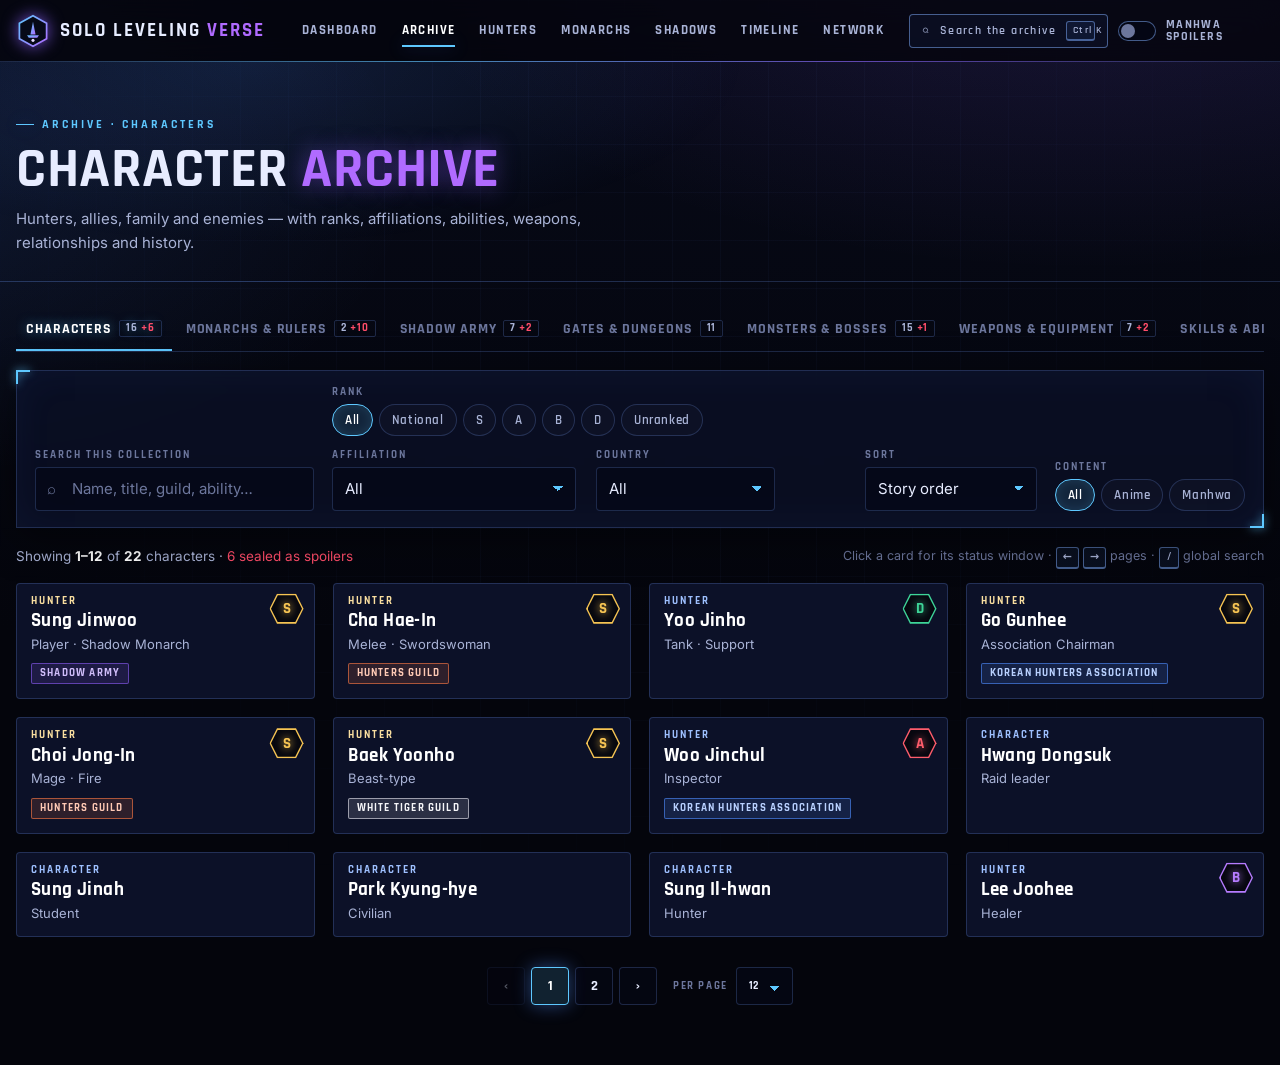
==== commit 50fcd110: "Remove site footer Co-Authored-By: Claude Opus 5.5 <noreply@anthropic.com>" ====
--- a/archive.html
+++ b/archive.html
@@ -64,7 +64,6 @@
     </section>
   </main>
 
-  <footer id="foot"></footer>
   <noscript><p style="padding:20px;text-align:center">The archive needs JavaScript.</p></noscript>
 
   <script src="js/data/world.js"></script>
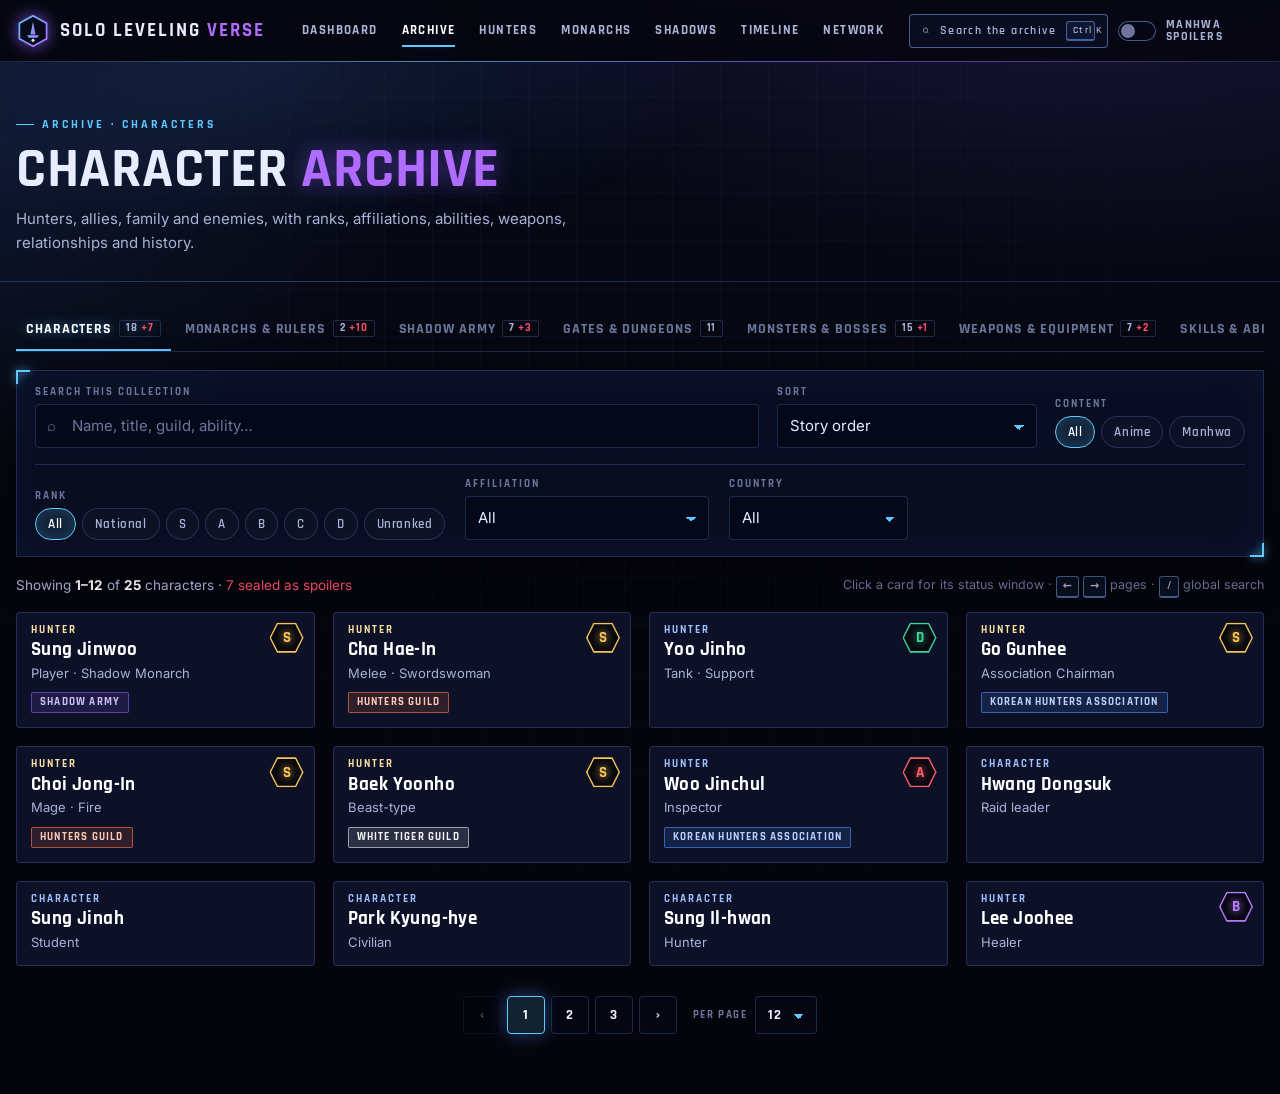
==== commit ac6da998: "Keep the per-page select alive; remove em dashes - Per page: the pager rebuilt its select on every r" ====
--- a/archive.html
+++ b/archive.html
@@ -3,7 +3,7 @@
 <head>
   <meta charset="UTF-8" />
   <meta name="viewport" content="width=device-width, initial-scale=1.0" />
-  <title>Archive — Solo Leveling Verse</title>
+  <title>Archive | Solo Leveling Verse</title>
   <meta name="description" content="Search and filter every character, Monarch, shadow soldier, gate, monster, weapon and skill of Solo Leveling." />
   <meta name="theme-color" content="#04050c" />
   <link rel="icon" type="image/svg+xml" href="assets/icons/favicon.svg" />
--- a/css/system.css
+++ b/css/system.css
@@ -1,5 +1,5 @@
 /* ==========================================================================
-   SOLO LEVELING VERSE — System design language
+   SOLO LEVELING VERSE: System design language
    --------------------------------------------------------------------------
    Shared by every page: tokens, base, the "System window" panel, buttons,
    chips, entity cards, nav, command palette, viewer, lightbox, toasts and
@@ -10,10 +10,10 @@
   --void: #04050c;
   --night: #070a18;
   --abyss: #0b1026;
-  --panel: rgba(12, 17, 40, .74);
+  --panel: rgba(12, 17, 40, 0.74);
   --panel-solid: #0c1128;
-  --line: rgba(120, 160, 255, .22);
-  --line-strong: rgba(130, 175, 255, .5);
+  --line: rgba(120, 160, 255, 0.22);
+  --line-strong: rgba(130, 175, 255, 0.5);
   --text: #e7ecff;
   --text-soft: #a9b3d6;
   --text-faint: #6c769c;
@@ -23,8 +23,8 @@
   --purple: #b06bff;
   --danger: #ff4d6a;
   --gold: #f6c453;
-  --glow-blue: 0 0 18px rgba(79, 141, 255, .45);
-  --glow-violet: 0 0 22px rgba(139, 92, 246, .5);
+  --glow-blue: 0 0 18px rgba(79, 141, 255, 0.45);
+  --glow-violet: 0 0 22px rgba(139, 92, 246, 0.5);
   --radius: 4px;
   --display: "Rajdhani", "Segoe UI", system-ui, sans-serif;
   --body: "Inter", "Segoe UI", system-ui, -apple-system, sans-serif;
@@ -33,424 +33,1796 @@
   color-scheme: dark;
 }
 
-*, *::before, *::after { box-sizing: border-box; }
-html { scroll-behavior: smooth; scroll-padding-top: calc(var(--nav-h) + 16px); -webkit-text-size-adjust: 100%; }
+*,
+*::before,
+*::after {
+  box-sizing: border-box;
+}
+html {
+  scroll-behavior: smooth;
+  scroll-padding-top: calc(var(--nav-h) + 16px);
+  -webkit-text-size-adjust: 100%;
+}
 body {
-  margin: 0; min-height: 100vh; background: var(--void); color: var(--text);
-  font: 400 15px/1.6 var(--body); overflow-x: hidden;
+  margin: 0;
+  min-height: 100vh;
+  background: var(--void);
+  color: var(--text);
+  font: 400 15px/1.6 var(--body);
+  overflow-x: hidden;
   background-image:
-    radial-gradient(1200px 600px at 85% -10%, rgba(139, 92, 246, .16), transparent 60%),
-    radial-gradient(900px 500px at -10% 20%, rgba(79, 141, 255, .12), transparent 60%),
+    radial-gradient(
+      1200px 600px at 85% -10%,
+      rgba(139, 92, 246, 0.16),
+      transparent 60%
+    ),
+    radial-gradient(
+      900px 500px at -10% 20%,
+      rgba(79, 141, 255, 0.12),
+      transparent 60%
+    ),
     linear-gradient(180deg, var(--night), var(--void) 70%);
   background-attachment: fixed;
 }
-body::before { /* faint scanline grid */
-  content: ""; position: fixed; inset: 0; pointer-events: none; z-index: 0;
-  background-image: linear-gradient(rgba(120, 160, 255, .035) 1px, transparent 1px),
-    linear-gradient(90deg, rgba(120, 160, 255, .035) 1px, transparent 1px);
+body::before {
+  /* faint scanline grid */
+  content: "";
+  position: fixed;
+  inset: 0;
+  pointer-events: none;
+  z-index: 0;
+  background-image:
+    linear-gradient(rgba(120, 160, 255, 0.035) 1px, transparent 1px),
+    linear-gradient(90deg, rgba(120, 160, 255, 0.035) 1px, transparent 1px);
   background-size: 48px 48px;
   mask-image: radial-gradient(ellipse at 50% 30%, #000 30%, transparent 80%);
 }
-main, footer, header { position: relative; z-index: 1; }
-a { color: var(--cyan); text-decoration: none; }
-a:hover { color: #fff; }
-img { max-width: 100%; display: block; }
-[hidden] { display: none !important; }
-button { font: inherit; color: inherit; cursor: pointer; }
-input, select { font: inherit; color: inherit; }
-::selection { background: rgba(139, 92, 246, .45); }
-:focus-visible { outline: 2px solid var(--cyan); outline-offset: 2px; }
-.wrap { width: var(--wrap); margin-inline: auto; }
-.sr-only { position: absolute !important; width: 1px; height: 1px; overflow: hidden; clip: rect(0 0 0 0); white-space: nowrap; }
+main,
+footer,
+header {
+  position: relative;
+  z-index: 1;
+}
+a {
+  color: var(--cyan);
+  text-decoration: none;
+}
+a:hover {
+  color: #fff;
+}
+img {
+  max-width: 100%;
+  display: block;
+}
+[hidden] {
+  display: none !important;
+}
+button {
+  font: inherit;
+  color: inherit;
+  cursor: pointer;
+}
+input,
+select {
+  font: inherit;
+  color: inherit;
+}
+::selection {
+  background: rgba(139, 92, 246, 0.45);
+}
+:focus-visible {
+  outline: 2px solid var(--cyan);
+  outline-offset: 2px;
+}
+.wrap {
+  width: var(--wrap);
+  margin-inline: auto;
+}
+.sr-only {
+  position: absolute !important;
+  width: 1px;
+  height: 1px;
+  overflow: hidden;
+  clip: rect(0 0 0 0);
+  white-space: nowrap;
+}
 kbd {
-  display: inline-block; min-width: 20px; padding: 1px 6px; border: 1px solid var(--line-strong); border-bottom-width: 2px;
-  border-radius: 3px; font: 600 11px/1.5 var(--display); color: var(--text-soft); text-align: center; background: rgba(79, 141, 255, .08);
+  display: inline-block;
+  min-width: 20px;
+  padding: 1px 6px;
+  border: 1px solid var(--line-strong);
+  border-bottom-width: 2px;
+  border-radius: 3px;
+  font: 600 11px/1.5 var(--display);
+  color: var(--text-soft);
+  text-align: center;
+  background: rgba(79, 141, 255, 0.08);
 }
 
 /* ------------------------------------------------------------- type scale */
 .kicker {
-  display: inline-flex; align-items: center; gap: 8px; margin: 0 0 10px;
-  font: 700 12px/1 var(--display); letter-spacing: 3px; text-transform: uppercase; color: var(--cyan);
-}
-.kicker::before { content: ""; width: 18px; height: 1px; background: currentColor; box-shadow: var(--glow-blue); }
-h1, h2, h3 { font-family: var(--display); font-weight: 700; letter-spacing: .5px; line-height: 1.05; margin: 0; }
-.section-title { font-size: clamp(28px, 3.6vw, 42px); text-transform: uppercase; }
-.section-title em { font-style: normal; color: var(--purple); text-shadow: var(--glow-violet); }
-.section-sub { margin: 8px 0 0; color: var(--text-soft); max-width: 70ch; }
-.section { padding: 64px 0; }
-.section-head { display: flex; align-items: flex-end; justify-content: space-between; gap: 20px; flex-wrap: wrap; margin-bottom: 26px; }
+  display: inline-flex;
+  align-items: center;
+  gap: 8px;
+  margin: 0 0 10px;
+  font: 700 12px/1 var(--display);
+  letter-spacing: 3px;
+  text-transform: uppercase;
+  color: var(--cyan);
+}
+.kicker::before {
+  content: "";
+  width: 18px;
+  height: 1px;
+  background: currentColor;
+  box-shadow: var(--glow-blue);
+}
+h1,
+h2,
+h3 {
+  font-family: var(--display);
+  font-weight: 700;
+  letter-spacing: 0.5px;
+  line-height: 1.05;
+  margin: 0;
+}
+.section-title {
+  font-size: clamp(28px, 3.6vw, 42px);
+  text-transform: uppercase;
+}
+.section-title em {
+  font-style: normal;
+  color: var(--purple);
+  text-shadow: var(--glow-violet);
+}
+.section-sub {
+  margin: 8px 0 0;
+  color: var(--text-soft);
+  max-width: 70ch;
+}
+.section {
+  padding: 64px 0;
+}
+.section-head {
+  display: flex;
+  align-items: flex-end;
+  justify-content: space-between;
+  gap: 20px;
+  flex-wrap: wrap;
+  margin-bottom: 26px;
+}
 
 /* ----------------------------------------------------------- System window */
 .sys {
-  position: relative; background: var(--panel); border: 1px solid var(--line);
-  box-shadow: inset 0 0 40px rgba(79, 141, 255, .06), 0 10px 40px rgba(0, 0, 0, .45);
-  backdrop-filter: blur(10px); -webkit-backdrop-filter: blur(10px);
-}
-.sys::before, .sys::after { /* glowing corner brackets */
-  content: ""; position: absolute; width: 14px; height: 14px; pointer-events: none;
-  border: 2px solid var(--cyan); filter: drop-shadow(0 0 4px var(--cyan));
-}
-.sys::before { top: -1px; left: -1px; border-right: 0; border-bottom: 0; }
-.sys::after { bottom: -1px; right: -1px; border-left: 0; border-top: 0; }
+  position: relative;
+  background: var(--panel);
+  border: 1px solid var(--line);
+  box-shadow:
+    inset 0 0 40px rgba(79, 141, 255, 0.06),
+    0 10px 40px rgba(0, 0, 0, 0.45);
+  backdrop-filter: blur(10px);
+  -webkit-backdrop-filter: blur(10px);
+}
+.sys::before,
+.sys::after {
+  /* glowing corner brackets */
+  content: "";
+  position: absolute;
+  width: 14px;
+  height: 14px;
+  pointer-events: none;
+  border: 2px solid var(--cyan);
+  filter: drop-shadow(0 0 4px var(--cyan));
+}
+.sys::before {
+  top: -1px;
+  left: -1px;
+  border-right: 0;
+  border-bottom: 0;
+}
+.sys::after {
+  bottom: -1px;
+  right: -1px;
+  border-left: 0;
+  border-top: 0;
+}
 .sys-head {
-  display: flex; align-items: center; gap: 10px; padding: 10px 16px;
-  border-bottom: 1px solid var(--line); font: 700 12px/1 var(--display); letter-spacing: 2.5px; text-transform: uppercase; color: var(--cyan);
+  display: flex;
+  align-items: center;
+  gap: 10px;
+  padding: 10px 16px;
+  border-bottom: 1px solid var(--line);
+  font: 700 12px/1 var(--display);
+  letter-spacing: 2.5px;
+  text-transform: uppercase;
+  color: var(--cyan);
 }
 .sys-head .bang {
-  display: grid; place-items: center; width: 20px; height: 20px; border: 1.5px solid currentColor; border-radius: 50%;
-  font-size: 12px; box-shadow: var(--glow-blue);
+  display: grid;
+  place-items: center;
+  width: 20px;
+  height: 20px;
+  border: 1.5px solid currentColor;
+  border-radius: 50%;
+  font-size: 12px;
+  box-shadow: var(--glow-blue);
 }
 
 /* ---------------------------------------------------------------- buttons */
 .btn {
-  position: relative; display: inline-flex; align-items: center; justify-content: center; gap: 8px;
-  min-height: 40px; padding: 9px 18px; border: 1px solid var(--line-strong); border-radius: var(--radius);
-  background: rgba(79, 141, 255, .06); color: var(--text);
-  font: 700 13px/1 var(--display); letter-spacing: 1.8px; text-transform: uppercase; white-space: nowrap;
-  transition: background .2s, border-color .2s, box-shadow .2s, transform .2s, color .2s;
-}
-.btn:hover { background: rgba(79, 141, 255, .16); border-color: var(--cyan); box-shadow: var(--glow-blue); color: #fff; }
-.btn:active { transform: translateY(1px); }
-.btn.primary { background: linear-gradient(135deg, rgba(79, 141, 255, .9), rgba(139, 92, 246, .9)); border-color: transparent; box-shadow: var(--glow-violet); }
-.btn.primary:hover { filter: brightness(1.12); }
-.btn.ghost { background: transparent; border-color: transparent; }
-.btn.ghost:hover { border-color: var(--line-strong); }
-.btn.sm { min-height: 32px; padding: 6px 12px; font-size: 12px; letter-spacing: 1.4px; }
-.btn.big { min-height: 48px; padding: 12px 24px; font-size: 14px; }
-.btn.icon { width: 40px; padding: 0; }
-.btn[disabled] { opacity: .4; pointer-events: none; }
+  position: relative;
+  display: inline-flex;
+  align-items: center;
+  justify-content: center;
+  gap: 8px;
+  min-height: 40px;
+  padding: 9px 18px;
+  border: 1px solid var(--line-strong);
+  border-radius: var(--radius);
+  background: rgba(79, 141, 255, 0.06);
+  color: var(--text);
+  font: 700 13px/1 var(--display);
+  letter-spacing: 1.8px;
+  text-transform: uppercase;
+  white-space: nowrap;
+  transition:
+    background 0.2s,
+    border-color 0.2s,
+    box-shadow 0.2s,
+    transform 0.2s,
+    color 0.2s;
+}
+.btn:hover {
+  background: rgba(79, 141, 255, 0.16);
+  border-color: var(--cyan);
+  box-shadow: var(--glow-blue);
+  color: #fff;
+}
+.btn:active {
+  transform: translateY(1px);
+}
+.btn.primary {
+  background: linear-gradient(
+    135deg,
+    rgba(79, 141, 255, 0.9),
+    rgba(139, 92, 246, 0.9)
+  );
+  border-color: transparent;
+  box-shadow: var(--glow-violet);
+}
+.btn.primary:hover {
+  filter: brightness(1.12);
+}
+.btn.ghost {
+  background: transparent;
+  border-color: transparent;
+}
+.btn.ghost:hover {
+  border-color: var(--line-strong);
+}
+.btn.sm {
+  min-height: 32px;
+  padding: 6px 12px;
+  font-size: 12px;
+  letter-spacing: 1.4px;
+}
+.btn.big {
+  min-height: 48px;
+  padding: 12px 24px;
+  font-size: 14px;
+}
+.btn.icon {
+  width: 40px;
+  padding: 0;
+}
+.btn[disabled] {
+  opacity: 0.4;
+  pointer-events: none;
+}
 
 /* ------------------------------------------------------------ chips/badges */
-.chip-row { display: flex; flex-wrap: wrap; gap: 6px; }
+.chip-row {
+  display: flex;
+  flex-wrap: wrap;
+  gap: 6px;
+}
 .chip {
-  display: inline-flex; align-items: center; gap: 6px; min-height: 32px; padding: 5px 12px;
-  border: 1px solid var(--line); border-radius: 999px; background: rgba(255, 255, 255, .02);
-  color: var(--text-soft); font: 600 13px/1 var(--display); letter-spacing: .6px; transition: all .18s;
-}
-.chip:hover { border-color: var(--line-strong); color: #fff; }
-.chip.active, .chip[aria-pressed="true"] { border-color: var(--cyan); color: #fff; background: rgba(94, 200, 255, .12); box-shadow: inset 0 0 12px rgba(94, 200, 255, .15); }
-.chip .count { color: var(--text-faint); font-size: 11px; }
+  display: inline-flex;
+  align-items: center;
+  gap: 6px;
+  min-height: 32px;
+  padding: 5px 12px;
+  border: 1px solid var(--line);
+  border-radius: 999px;
+  background: rgba(255, 255, 255, 0.02);
+  color: var(--text-soft);
+  font: 600 13px/1 var(--display);
+  letter-spacing: 0.6px;
+  transition: all 0.18s;
+}
+.chip:hover {
+  border-color: var(--line-strong);
+  color: #fff;
+}
+.chip.active,
+.chip[aria-pressed="true"] {
+  border-color: var(--cyan);
+  color: #fff;
+  background: rgba(94, 200, 255, 0.12);
+  box-shadow: inset 0 0 12px rgba(94, 200, 255, 0.15);
+}
+.chip .count {
+  color: var(--text-faint);
+  font-size: 11px;
+}
 .badge {
-  display: inline-flex; align-items: center; gap: 5px; padding: 3px 8px; border: 1px solid color-mix(in srgb, var(--c, var(--blue)) 60%, transparent);
-  border-radius: 2px; background: color-mix(in srgb, var(--c, var(--blue)) 14%, transparent); color: color-mix(in srgb, var(--c, var(--blue)) 40%, #fff);
-  font: 700 11px/1.2 var(--display); letter-spacing: 1.2px; text-transform: uppercase; white-space: nowrap;
-}
-.badge.spoiler { --c: var(--danger); }
-.badge.unverified { --c: #f59e0b; }
+  display: inline-flex;
+  align-items: center;
+  gap: 5px;
+  padding: 3px 8px;
+  border: 1px solid color-mix(in srgb, var(--c, var(--blue)) 60%, transparent);
+  border-radius: 2px;
+  background: color-mix(in srgb, var(--c, var(--blue)) 14%, transparent);
+  color: color-mix(in srgb, var(--c, var(--blue)) 40%, #fff);
+  font: 700 11px/1.2 var(--display);
+  letter-spacing: 1.2px;
+  text-transform: uppercase;
+  white-space: nowrap;
+}
+.badge.spoiler {
+  --c: var(--danger);
+}
+.badge.unverified {
+  --c: #f59e0b;
+}
 .rank {
-  position: relative; isolation: isolate; display: inline-grid; place-items: center; min-width: 34px; height: 30px; padding: 0 8px;
-  color: var(--c); background: var(--c); font: 700 15px/1 var(--display); text-shadow: 0 0 8px var(--c);
+  position: relative;
+  isolation: isolate;
+  display: inline-grid;
+  place-items: center;
+  min-width: 34px;
+  height: 30px;
+  padding: 0 8px;
+  color: var(--c);
+  background: var(--c);
+  font: 700 15px/1 var(--display);
+  text-shadow: 0 0 8px var(--c);
   clip-path: polygon(22% 0, 78% 0, 100% 50%, 78% 100%, 22% 100%, 0 50%);
   filter: drop-shadow(0 0 6px color-mix(in srgb, var(--c) 60%, transparent));
 }
-.rank::before { content: ""; position: absolute; inset: 1.5px; z-index: -1; background: #06070f; clip-path: inherit; }
-.rank.lg { min-width: 60px; height: 52px; font-size: 26px; }
-.rank.lg::before { inset: 2px; }
-.rank.nat { font-size: 11px; letter-spacing: .5px; min-width: 40px; }
+.rank::before {
+  content: "";
+  position: absolute;
+  inset: 1.5px;
+  z-index: -1;
+  background: #06070f;
+  clip-path: inherit;
+}
+.rank.lg {
+  min-width: 60px;
+  height: 52px;
+  font-size: 26px;
+}
+.rank.lg::before {
+  inset: 2px;
+}
+.rank.nat {
+  font-size: 11px;
+  letter-spacing: 0.5px;
+  min-width: 40px;
+}
 
 /* ----------------------------------------------------------------- inputs */
-.field { position: relative; display: flex; align-items: center; }
-.field .ico { position: absolute; left: 12px; color: var(--text-faint); pointer-events: none; font-size: 15px; }
-.input, .select {
-  width: 100%; min-height: 42px; padding: 9px 12px; border: 1px solid var(--line); border-radius: var(--radius);
-  background: rgba(5, 8, 22, .7); color: var(--text); transition: border-color .2s, box-shadow .2s;
-}
-.field .input { padding-left: 36px; }
-.input:focus, .select:focus { outline: none; border-color: var(--cyan); box-shadow: var(--glow-blue); }
-.input::placeholder { color: var(--text-faint); }
-.select { appearance: none; padding-right: 32px; background-image: linear-gradient(45deg, transparent 50%, var(--cyan) 50%), linear-gradient(135deg, var(--cyan) 50%, transparent 50%);
-  background-position: calc(100% - 17px) 18px, calc(100% - 12px) 18px; background-size: 5px 5px; background-repeat: no-repeat; }
-.select option { background: var(--panel-solid); }
-.label { display: block; margin-bottom: 6px; font: 700 11px/1 var(--display); letter-spacing: 2px; text-transform: uppercase; color: var(--text-faint); }
+.field {
+  position: relative;
+  display: flex;
+  align-items: center;
+}
+.field .ico {
+  position: absolute;
+  left: 12px;
+  color: var(--text-faint);
+  pointer-events: none;
+  font-size: 15px;
+}
+.input,
+.select {
+  width: 100%;
+  min-height: 42px;
+  padding: 9px 12px;
+  border: 1px solid var(--line);
+  border-radius: var(--radius);
+  background: rgba(5, 8, 22, 0.7);
+  color: var(--text);
+  transition:
+    border-color 0.2s,
+    box-shadow 0.2s;
+}
+.field .input {
+  padding-left: 36px;
+}
+.input:focus,
+.select:focus {
+  outline: none;
+  border-color: var(--cyan);
+  box-shadow: var(--glow-blue);
+}
+.input::placeholder {
+  color: var(--text-faint);
+}
+.select {
+  appearance: none;
+  padding-right: 32px;
+  background-image:
+    linear-gradient(45deg, transparent 50%, var(--cyan) 50%),
+    linear-gradient(135deg, var(--cyan) 50%, transparent 50%);
+  /* centred vertically so the arrow lines up at any select height */
+  background-position:
+    calc(100% - 17px) calc(50% + 1px),
+    calc(100% - 12px) calc(50% + 1px);
+  background-size: 5px 5px;
+  background-repeat: no-repeat;
+}
+.select option {
+  background: var(--panel-solid);
+}
+.label {
+  display: block;
+  margin-bottom: 6px;
+  font: 700 11px/1 var(--display);
+  letter-spacing: 2px;
+  text-transform: uppercase;
+  color: var(--text-faint);
+}
 
 /* switch */
-.switch { display: inline-flex; align-items: center; gap: 10px; cursor: pointer; user-select: none; font: 700 12px/1 var(--display); letter-spacing: 1.4px; text-transform: uppercase; color: var(--text-soft); }
-.switch input { position: absolute; opacity: 0; pointer-events: none; }
-.switch .track { position: relative; width: 38px; height: 20px; border: 1px solid var(--line-strong); border-radius: 999px; background: rgba(5, 8, 22, .8); transition: all .2s; flex: none; }
-.switch .track::after { content: ""; position: absolute; top: 2px; left: 2px; width: 14px; height: 14px; border-radius: 50%; background: var(--text-faint); transition: all .2s; }
-.switch input:checked + .track { border-color: var(--danger); background: rgba(255, 77, 106, .18); }
-.switch input:checked + .track::after { left: 20px; background: var(--danger); box-shadow: 0 0 10px var(--danger); }
-.switch input:focus-visible + .track { outline: 2px solid var(--cyan); outline-offset: 2px; }
-.switch.blue input:checked + .track { border-color: var(--cyan); background: rgba(94, 200, 255, .16); }
-.switch.blue input:checked + .track::after { background: var(--cyan); box-shadow: 0 0 10px var(--cyan); }
+.switch {
+  display: inline-flex;
+  align-items: center;
+  gap: 10px;
+  cursor: pointer;
+  user-select: none;
+  font: 700 12px/1 var(--display);
+  letter-spacing: 1.4px;
+  text-transform: uppercase;
+  color: var(--text-soft);
+}
+.switch input {
+  position: absolute;
+  opacity: 0;
+  pointer-events: none;
+}
+.switch .track {
+  position: relative;
+  width: 38px;
+  height: 20px;
+  border: 1px solid var(--line-strong);
+  border-radius: 999px;
+  background: rgba(5, 8, 22, 0.8);
+  transition: all 0.2s;
+  flex: none;
+}
+.switch .track::after {
+  content: "";
+  position: absolute;
+  top: 2px;
+  left: 2px;
+  width: 14px;
+  height: 14px;
+  border-radius: 50%;
+  background: var(--text-faint);
+  transition: all 0.2s;
+}
+.switch input:checked + .track {
+  border-color: var(--danger);
+  background: rgba(255, 77, 106, 0.18);
+}
+.switch input:checked + .track::after {
+  left: 20px;
+  background: var(--danger);
+  box-shadow: 0 0 10px var(--danger);
+}
+.switch input:focus-visible + .track {
+  outline: 2px solid var(--cyan);
+  outline-offset: 2px;
+}
+.switch.blue input:checked + .track {
+  border-color: var(--cyan);
+  background: rgba(94, 200, 255, 0.16);
+}
+.switch.blue input:checked + .track::after {
+  background: var(--cyan);
+  box-shadow: 0 0 10px var(--cyan);
+}
 
 /* -------------------------------------------------------------------- nav */
 .nav {
-  position: sticky; top: 0; z-index: 50; height: var(--nav-h);
-  background: rgba(4, 5, 12, .78); border-bottom: 1px solid var(--line);
-  backdrop-filter: blur(14px); -webkit-backdrop-filter: blur(14px);
-}
-.nav::after { content: ""; position: absolute; left: 0; right: 0; bottom: -1px; height: 1px; background: linear-gradient(90deg, transparent, var(--cyan), var(--violet), transparent); opacity: .6; }
-.nav-inner { display: flex; align-items: center; gap: 14px; height: 100%; }
-.brand { display: flex; align-items: center; gap: 10px; color: var(--text); flex: none; }
-.brand:hover { color: #fff; }
-.brand-mark { width: 34px; height: 34px; flex: none; filter: drop-shadow(0 0 8px rgba(139, 92, 246, .8)); }
-.brand-text { font: 700 19px/1 var(--display); letter-spacing: 2px; text-transform: uppercase; white-space: nowrap; }
-.brand-text em { font-style: normal; color: var(--purple); }
-.nav-links { display: flex; gap: 2px; margin-left: 12px; }
+  position: sticky;
+  top: 0;
+  z-index: 50;
+  height: var(--nav-h);
+  background: rgba(4, 5, 12, 0.78);
+  border-bottom: 1px solid var(--line);
+  backdrop-filter: blur(14px);
+  -webkit-backdrop-filter: blur(14px);
+}
+.nav::after {
+  content: "";
+  position: absolute;
+  left: 0;
+  right: 0;
+  bottom: -1px;
+  height: 1px;
+  background: linear-gradient(
+    90deg,
+    transparent,
+    var(--cyan),
+    var(--violet),
+    transparent
+  );
+  opacity: 0.6;
+}
+.nav-inner {
+  display: flex;
+  align-items: center;
+  gap: 14px;
+  height: 100%;
+}
+.brand {
+  display: flex;
+  align-items: center;
+  gap: 10px;
+  color: var(--text);
+  flex: none;
+}
+.brand:hover {
+  color: #fff;
+}
+.brand-mark {
+  width: 34px;
+  height: 34px;
+  flex: none;
+  filter: drop-shadow(0 0 8px rgba(139, 92, 246, 0.8));
+}
+.brand-text {
+  font: 700 19px/1 var(--display);
+  letter-spacing: 2px;
+  text-transform: uppercase;
+  white-space: nowrap;
+}
+.brand-text em {
+  font-style: normal;
+  color: var(--purple);
+}
+.nav-links {
+  display: flex;
+  gap: 2px;
+  margin-left: 12px;
+}
 .nav-links a {
-  position: relative; padding: 8px 11px; color: var(--text-soft); font: 700 13px/1 var(--display); letter-spacing: 1.4px; text-transform: uppercase; white-space: nowrap;
-}
-.nav-links a:hover { color: #fff; }
-.nav-links a[aria-current="page"] { color: #fff; }
-.nav-links a[aria-current="page"]::after { content: ""; position: absolute; left: 11px; right: 11px; bottom: -2px; height: 2px; background: var(--cyan); box-shadow: var(--glow-blue); }
-.nav-tools { display: flex; align-items: center; gap: 10px; margin-left: auto; }
-.nav-search { gap: 10px; min-width: 190px; justify-content: space-between; color: var(--text-soft); text-transform: none; letter-spacing: .4px; font-weight: 600; }
-.nav-search kbd { font-size: 10px; }
-.nav-toggle { display: none; }
-.spoiler-switch .lbl-short { display: none; }
+  position: relative;
+  padding: 8px 11px;
+  color: var(--text-soft);
+  font: 700 13px/1 var(--display);
+  letter-spacing: 1.4px;
+  text-transform: uppercase;
+  white-space: nowrap;
+}
+.nav-links a:hover {
+  color: #fff;
+}
+.nav-links a[aria-current="page"] {
+  color: #fff;
+}
+.nav-links a[aria-current="page"]::after {
+  content: "";
+  position: absolute;
+  left: 11px;
+  right: 11px;
+  bottom: -2px;
+  height: 2px;
+  background: var(--cyan);
+  box-shadow: var(--glow-blue);
+}
+.nav-tools {
+  display: flex;
+  align-items: center;
+  gap: 10px;
+  margin-left: auto;
+}
+.nav-search {
+  gap: 10px;
+  min-width: 190px;
+  justify-content: space-between;
+  color: var(--text-soft);
+  text-transform: none;
+  letter-spacing: 0.4px;
+  font-weight: 600;
+}
+.nav-search kbd {
+  font-size: 10px;
+}
+.nav-toggle {
+  display: none;
+}
+.spoiler-switch .lbl-short {
+  display: none;
+}
 
 @media (max-width: 1120px) {
-  .nav-search { min-width: 0; }
-  .nav-search .lbl { display: none; }
-  .spoiler-switch .lbl-long { display: none; }
-  .spoiler-switch .lbl-short { display: inline; }
+  .nav-search {
+    min-width: 0;
+  }
+  .nav-search .lbl {
+    display: none;
+  }
+  .spoiler-switch .lbl-long {
+    display: none;
+  }
+  .spoiler-switch .lbl-short {
+    display: inline;
+  }
 }
 @media (max-width: 920px) {
-  .nav-toggle { display: inline-flex; }
+  .nav-toggle {
+    display: inline-flex;
+  }
   .nav-links {
-    position: fixed; top: var(--nav-h); left: 0; right: 0; flex-direction: column; gap: 0; margin: 0; padding: 8px 16px 16px;
-    background: rgba(4, 5, 12, .97); border-bottom: 1px solid var(--line); transform: translateY(-8px); opacity: 0; visibility: hidden;
-    transition: all .2s ease;
-  }
-  .nav.open .nav-links { transform: none; opacity: 1; visibility: visible; }
-  .nav-links a { padding: 14px 4px; border-bottom: 1px solid var(--line); font-size: 15px; }
-  .nav-links a[aria-current="page"]::after { left: 0; right: auto; top: 12px; bottom: 12px; width: 2px; height: auto; }
-  .nav-links a[aria-current="page"] { padding-left: 14px; }
-}
-.brand-text .bt-short { display: none; }
+    position: fixed;
+    top: var(--nav-h);
+    left: 0;
+    right: 0;
+    flex-direction: column;
+    gap: 0;
+    margin: 0;
+    padding: 8px 16px 16px;
+    background: rgba(4, 5, 12, 0.97);
+    border-bottom: 1px solid var(--line);
+    transform: translateY(-8px);
+    opacity: 0;
+    visibility: hidden;
+    transition: all 0.2s ease;
+  }
+  .nav.open .nav-links {
+    transform: none;
+    opacity: 1;
+    visibility: visible;
+  }
+  .nav-links a {
+    padding: 14px 4px;
+    border-bottom: 1px solid var(--line);
+    font-size: 15px;
+  }
+  .nav-links a[aria-current="page"]::after {
+    left: 0;
+    right: auto;
+    top: 12px;
+    bottom: 12px;
+    width: 2px;
+    height: auto;
+  }
+  .nav-links a[aria-current="page"] {
+    padding-left: 14px;
+  }
+}
+.brand-text .bt-short {
+  display: none;
+}
 @media (max-width: 520px) {
-  .nav-inner { gap: 8px; }
-  .brand-text { font-size: 17px; letter-spacing: 1.2px; }
-  .brand-text .bt-full { display: none; }
-  .brand-text .bt-short { display: inline; }
-  .spoiler-switch .lbl-short { display: none; }
-  .nav-search { width: 40px; padding: 0; }
-  .nav-search kbd { display: none; }
-  .nav-tools { gap: 8px; }
+  .nav-inner {
+    gap: 8px;
+  }
+  .brand-text {
+    font-size: 17px;
+    letter-spacing: 1.2px;
+  }
+  .brand-text .bt-full {
+    display: none;
+  }
+  .brand-text .bt-short {
+    display: inline;
+  }
+  .spoiler-switch .lbl-short {
+    display: none;
+  }
+  .nav-search {
+    width: 40px;
+    padding: 0;
+  }
+  .nav-search kbd {
+    display: none;
+  }
+  .nav-tools {
+    gap: 8px;
+  }
 }
 
 /* ------------------------------------------------------------ entity card */
-.card-grid { display: grid; grid-template-columns: repeat(4, minmax(0, 1fr)); gap: 18px; }
-@media (max-width: 1080px) { .card-grid { grid-template-columns: repeat(3, minmax(0, 1fr)); } }
-@media (max-width: 760px) { .card-grid { grid-template-columns: repeat(2, minmax(0, 1fr)); gap: 12px; } }
-@media (max-width: 360px) { .card-grid { grid-template-columns: minmax(0, 1fr); } }
+.card-grid {
+  display: grid;
+  grid-template-columns: repeat(4, minmax(0, 1fr));
+  gap: 18px;
+}
+@media (max-width: 1080px) {
+  .card-grid {
+    grid-template-columns: repeat(3, minmax(0, 1fr));
+  }
+}
+@media (max-width: 760px) {
+  .card-grid {
+    grid-template-columns: repeat(2, minmax(0, 1fr));
+    gap: 12px;
+  }
+}
+@media (max-width: 360px) {
+  .card-grid {
+    grid-template-columns: minmax(0, 1fr);
+  }
+}
 
 .card {
   --c: var(--blue);
-  position: relative; display: flex; flex-direction: column; width: 100%; padding: 0; text-align: left;
-  border: 1px solid var(--line); border-radius: var(--radius); background: var(--panel-solid); overflow: hidden;
-  transition: transform .28s cubic-bezier(.2, .8, .2, 1), border-color .25s, box-shadow .25s;
-  animation: rise .5s both; animation-delay: calc(var(--i, 0) * 35ms);
-}
-.card:hover, .card:focus-visible { transform: translateY(-5px); border-color: color-mix(in srgb, var(--c) 70%, #fff 0%); box-shadow: 0 0 0 1px color-mix(in srgb, var(--c) 40%, transparent), 0 14px 40px color-mix(in srgb, var(--c) 28%, transparent); }
-.card .art { aspect-ratio: 3 / 4; }
-.card-body { display: flex; flex-direction: column; gap: 4px; padding: 12px 14px 14px; min-width: 0; }
-.card-type { font: 700 10.5px/1 var(--display); letter-spacing: 2px; text-transform: uppercase; color: color-mix(in srgb, var(--c) 55%, #fff); }
-.card-name { font: 700 19px/1.12 var(--display); letter-spacing: .4px; color: #fff; overflow-wrap: anywhere; }
-.card-sub { font-size: 13px; color: var(--text-soft); line-height: 1.35; display: -webkit-box; -webkit-line-clamp: 2; -webkit-box-orient: vertical; overflow: hidden; }
-.card-tags { display: flex; flex-wrap: wrap; gap: 5px; margin-top: 6px; }
-.card .rank { position: absolute; top: 10px; right: 10px; z-index: 2; }
-.card .flag { position: absolute; top: 10px; left: 10px; z-index: 2; }
-.card.locked .art { filter: blur(6px) saturate(.4) brightness(.6); }
-.card.locked .card-name { color: var(--text-soft); }
+  position: relative;
+  display: flex;
+  flex-direction: column;
+  width: 100%;
+  padding: 0;
+  text-align: left;
+  border: 1px solid var(--line);
+  border-radius: var(--radius);
+  background: var(--panel-solid);
+  overflow: hidden;
+  transition:
+    transform 0.28s cubic-bezier(0.2, 0.8, 0.2, 1),
+    border-color 0.25s,
+    box-shadow 0.25s;
+  animation: rise 0.5s both;
+  animation-delay: calc(var(--i, 0) * 35ms);
+}
+.card:hover,
+.card:focus-visible {
+  transform: translateY(-5px);
+  border-color: color-mix(in srgb, var(--c) 70%, #fff 0%);
+  box-shadow:
+    0 0 0 1px color-mix(in srgb, var(--c) 40%, transparent),
+    0 14px 40px color-mix(in srgb, var(--c) 28%, transparent);
+}
+.card .art {
+  aspect-ratio: 3 / 4;
+}
+.card-body {
+  display: flex;
+  flex-direction: column;
+  gap: 4px;
+  padding: 12px 14px 14px;
+  min-width: 0;
+}
+.card-type {
+  font: 700 10.5px/1 var(--display);
+  letter-spacing: 2px;
+  text-transform: uppercase;
+  color: color-mix(in srgb, var(--c) 55%, #fff);
+}
+.card-name {
+  font: 700 19px/1.12 var(--display);
+  letter-spacing: 0.4px;
+  color: #fff;
+  overflow-wrap: anywhere;
+}
+.card-sub {
+  font-size: 13px;
+  color: var(--text-soft);
+  line-height: 1.35;
+  display: -webkit-box;
+  -webkit-line-clamp: 2;
+  -webkit-box-orient: vertical;
+  overflow: hidden;
+}
+.card-tags {
+  display: flex;
+  flex-wrap: wrap;
+  gap: 5px;
+  margin-top: 6px;
+}
+.card .rank {
+  position: absolute;
+  top: 10px;
+  right: 10px;
+  z-index: 2;
+}
+.card .flag {
+  position: absolute;
+  top: 10px;
+  left: 10px;
+  z-index: 2;
+}
+.card.locked .art {
+  filter: blur(6px) saturate(0.4) brightness(0.6);
+}
+.card.locked .card-name {
+  color: var(--text-soft);
+}
 .card .lock {
-  position: absolute; inset: 0; z-index: 3; display: grid; place-items: center; align-content: center; gap: 6px; aspect-ratio: 3 / 4;
-  color: var(--danger); font: 700 12px/1.3 var(--display); letter-spacing: 2px; text-transform: uppercase; text-align: center; padding: 20px;
-}
-.card .lock svg { width: 34px; height: 34px; filter: drop-shadow(0 0 8px var(--danger)); }
+  position: absolute;
+  inset: 0;
+  z-index: 3;
+  display: grid;
+  place-items: center;
+  align-content: center;
+  gap: 6px;
+  aspect-ratio: 3 / 4;
+  color: var(--danger);
+  font: 700 12px/1.3 var(--display);
+  letter-spacing: 2px;
+  text-transform: uppercase;
+  text-align: center;
+  padding: 20px;
+}
+.card .lock svg {
+  width: 34px;
+  height: 34px;
+  filter: drop-shadow(0 0 8px var(--danger));
+}
 
 /* artwork frame (img over generated sigil) */
-.art { position: relative; display: block; overflow: hidden; background: #07071a; }
-.art .sigil, .art img { position: absolute; inset: 0; width: 100%; height: 100%; object-fit: cover; }
-.art img { opacity: 0; transition: opacity .5s, transform .8s; }
-.art.img-ready img { opacity: 1; }
-.art.img-ready .sigil { opacity: 0; transition: opacity .5s .2s; }
-.art::after { content: ""; position: absolute; inset: 0; pointer-events: none; background: linear-gradient(180deg, transparent 55%, rgba(5, 6, 14, .85)); }
-.card:hover .art img { transform: scale(1.05); }
-.sigil .sg-ring { transform-origin: 150px 200px; animation: spin 60s linear infinite; }
-.card:hover .sigil .sg-ring { animation-duration: 12s; }
-.sigil .sg-eye { fill: #e9ddff; stroke: none; filter: drop-shadow(0 0 6px #b06bff); }
-.sigil .sg-mono { font-family: var(--display); }
+.art {
+  position: relative;
+  display: block;
+  overflow: hidden;
+  background: #07071a;
+}
+.art .sigil,
+.art img {
+  position: absolute;
+  inset: 0;
+  width: 100%;
+  height: 100%;
+  object-fit: cover;
+}
+.art img {
+  opacity: 0;
+  transition:
+    opacity 0.5s,
+    transform 0.8s;
+}
+.art.img-ready img {
+  opacity: 1;
+}
+.art.img-ready .sigil {
+  opacity: 0;
+  transition: opacity 0.5s 0.2s;
+}
+.art::after {
+  content: "";
+  position: absolute;
+  inset: 0;
+  pointer-events: none;
+  background: linear-gradient(180deg, transparent 55%, rgba(5, 6, 14, 0.85));
+}
+.card:hover .art img {
+  transform: scale(1.05);
+}
+.sigil .sg-ring {
+  transform-origin: 150px 200px;
+  animation: spin 60s linear infinite;
+}
+.card:hover .sigil .sg-ring {
+  animation-duration: 12s;
+}
+.sigil .sg-eye {
+  fill: #e9ddff;
+  stroke: none;
+  filter: drop-shadow(0 0 6px #b06bff);
+}
+.sigil .sg-mono {
+  font-family: var(--display);
+}
 
 /* ----------------------------------------------------------- pagination */
-.pager { display: flex; flex-wrap: wrap; align-items: center; justify-content: center; gap: 6px; margin-top: 30px; }
-.pager button { min-width: 38px; height: 38px; padding: 0 10px; border: 1px solid var(--line); border-radius: var(--radius); background: rgba(5, 8, 22, .6); font: 700 14px/1 var(--display); }
-.pager button:hover:not([disabled]) { border-color: var(--cyan); }
-.pager button[aria-current="page"] { border-color: var(--cyan); background: rgba(94, 200, 255, .15); box-shadow: var(--glow-blue); color: #fff; }
-.pager button[disabled] { opacity: .35; cursor: default; }
-.pager .gap { color: var(--text-faint); padding: 0 4px; }
-.pager .per { display: inline-flex; align-items: center; gap: 8px; margin-left: 10px; font: 700 11px/1 var(--display); letter-spacing: 1.6px; text-transform: uppercase; color: var(--text-faint); }
-.pager .per .select { width: auto; min-height: 38px; }
+.pager {
+  display: flex;
+  flex-wrap: wrap;
+  align-items: center;
+  justify-content: center;
+  gap: 6px;
+  margin-top: 30px;
+}
+.pager button {
+  min-width: 38px;
+  height: 38px;
+  padding: 0 10px;
+  border: 1px solid var(--line);
+  border-radius: var(--radius);
+  background: rgba(5, 8, 22, 0.6);
+  font: 700 14px/1 var(--display);
+}
+.pager button:hover:not([disabled]) {
+  border-color: var(--cyan);
+}
+.pager button[aria-current="page"] {
+  border-color: var(--cyan);
+  background: rgba(94, 200, 255, 0.15);
+  box-shadow: var(--glow-blue);
+  color: #fff;
+}
+.pager button[disabled] {
+  opacity: 0.35;
+  cursor: default;
+}
+.pager .gap {
+  color: var(--text-faint);
+  padding: 0 4px;
+}
+.pager .pg-nums {
+  display: contents; /* buttons still lay out in the pager flex row */
+}
+.pager .per {
+  display: inline-flex;
+  align-items: center;
+  gap: 8px;
+  margin-left: 10px;
+  font: 700 11px/1 var(--display);
+  letter-spacing: 1.6px;
+  text-transform: uppercase;
+  color: var(--text-faint);
+}
+.pager .per .select {
+  width: auto;
+  height: 38px;
+  min-height: 38px;
+  padding: 0 32px 0 12px;
+  /* don't inherit the label's 11px / line-height:1 text, which squashed the value to the top */
+  font: 700 14px/36px var(--display);
+  letter-spacing: 0.5px;
+  color: var(--text);
+}
 
 /* ------------------------------------------------------- states & loaders */
-.skeleton { position: relative; overflow: hidden; background: rgba(79, 141, 255, .06); border: 1px solid var(--line); border-radius: var(--radius); }
-.skeleton::after { content: ""; position: absolute; inset: 0; transform: translateX(-100%); background: linear-gradient(90deg, transparent, rgba(94, 200, 255, .12), transparent); animation: shimmer 1.3s infinite; }
-.skeleton.card-sk { aspect-ratio: 3 / 4.9; }
+.skeleton {
+  position: relative;
+  overflow: hidden;
+  background: rgba(79, 141, 255, 0.06);
+  border: 1px solid var(--line);
+  border-radius: var(--radius);
+}
+.skeleton::after {
+  content: "";
+  position: absolute;
+  inset: 0;
+  transform: translateX(-100%);
+  background: linear-gradient(
+    90deg,
+    transparent,
+    rgba(94, 200, 255, 0.12),
+    transparent
+  );
+  animation: shimmer 1.3s infinite;
+}
+.skeleton.card-sk {
+  aspect-ratio: 3 / 4.9;
+}
 .state {
-  display: grid; justify-items: center; gap: 10px; padding: 48px 20px; text-align: center; color: var(--text-soft);
-}
-.state .state-ico { width: 54px; height: 54px; color: var(--cyan); filter: drop-shadow(0 0 10px var(--cyan)); }
-.state.error .state-ico { color: var(--danger); filter: drop-shadow(0 0 10px var(--danger)); }
-.state h3 { font-size: 22px; text-transform: uppercase; color: #fff; }
-.state p { margin: 0; max-width: 52ch; }
-.loader { display: inline-block; width: 28px; height: 28px; border: 2px solid var(--line); border-top-color: var(--cyan); border-radius: 50%; animation: spin .8s linear infinite; }
+  display: grid;
+  justify-items: center;
+  gap: 10px;
+  padding: 48px 20px;
+  text-align: center;
+  color: var(--text-soft);
+}
+.state .state-ico {
+  width: 54px;
+  height: 54px;
+  color: var(--cyan);
+  filter: drop-shadow(0 0 10px var(--cyan));
+}
+.state.error .state-ico {
+  color: var(--danger);
+  filter: drop-shadow(0 0 10px var(--danger));
+}
+.state h3 {
+  font-size: 22px;
+  text-transform: uppercase;
+  color: #fff;
+}
+.state p {
+  margin: 0;
+  max-width: 52ch;
+}
+.loader {
+  display: inline-block;
+  width: 28px;
+  height: 28px;
+  border: 2px solid var(--line);
+  border-top-color: var(--cyan);
+  border-radius: 50%;
+  animation: spin 0.8s linear infinite;
+}
 
 /* ---------------------------------------------------------------- toasts */
-.toasts { position: fixed; z-index: 120; top: calc(var(--nav-h) + 12px); right: 16px; display: grid; gap: 10px; width: min(380px, calc(100vw - 32px)); pointer-events: none; }
-.toast { pointer-events: auto; animation: toastIn .45s cubic-bezier(.2, .9, .3, 1.2) both; }
-.toast.out { animation: toastOut .3s ease both; }
-.toast .sys-head { padding: 8px 14px; }
-.toast p { margin: 0; padding: 12px 16px 14px; font-size: 14px; color: var(--text); }
-.toast.error { --cyan: var(--danger); }
+.toasts {
+  position: fixed;
+  z-index: 120;
+  top: calc(var(--nav-h) + 12px);
+  right: 16px;
+  display: grid;
+  gap: 10px;
+  width: min(380px, calc(100vw - 32px));
+  pointer-events: none;
+}
+.toast {
+  pointer-events: auto;
+  animation: toastIn 0.45s cubic-bezier(0.2, 0.9, 0.3, 1.2) both;
+}
+.toast.out {
+  animation: toastOut 0.3s ease both;
+}
+.toast .sys-head {
+  padding: 8px 14px;
+}
+.toast p {
+  margin: 0;
+  padding: 12px 16px 14px;
+  font-size: 14px;
+  color: var(--text);
+}
+.toast.error {
+  --cyan: var(--danger);
+}
 
 /* --------------------------------------------------------- command palette */
-.palette-scrim, .viewer-scrim {
-  position: fixed; inset: 0; z-index: 90; background: rgba(2, 3, 10, .72); backdrop-filter: blur(4px); -webkit-backdrop-filter: blur(4px);
-  animation: fade .2s both;
+.palette-scrim,
+.viewer-scrim {
+  position: fixed;
+  inset: 0;
+  z-index: 90;
+  background: rgba(2, 3, 10, 0.72);
+  backdrop-filter: blur(4px);
+  -webkit-backdrop-filter: blur(4px);
+  animation: fade 0.2s both;
 }
 .palette {
-  position: fixed; z-index: 91; top: 12vh; left: 50%; width: min(640px, calc(100vw - 24px)); transform: translateX(-50%);
-  animation: popIn .25s cubic-bezier(.2, .9, .3, 1.1) both;
-}
-.palette .field { padding: 12px; border-bottom: 1px solid var(--line); }
-.palette .field .ico { left: 26px; }
-.palette .input { min-height: 48px; font-size: 16px; }
-.palette-results { max-height: min(56vh, 480px); overflow-y: auto; padding: 6px; }
-.pr-item { display: flex; align-items: center; gap: 12px; width: 100%; padding: 8px 10px; border: 1px solid transparent; border-radius: var(--radius); background: none; text-align: left; }
-.pr-item[aria-selected="true"], .pr-item:hover { border-color: var(--line-strong); background: rgba(79, 141, 255, .1); }
-.pr-item .art { width: 38px; height: 50px; flex: none; border: 1px solid var(--line); border-radius: 2px; }
-.pr-item .art::after { display: none; }
-.pr-name { font: 700 16px/1.2 var(--display); color: #fff; }
-.pr-sub { font-size: 12.5px; color: var(--text-soft); }
-.pr-type { margin-left: auto; }
-.palette-foot { display: flex; flex-wrap: wrap; gap: 14px; padding: 10px 14px; border-top: 1px solid var(--line); font-size: 12px; color: var(--text-faint); }
-.palette-note { padding: 18px; text-align: center; color: var(--text-soft); font-size: 14px; }
-.palette-note button { margin-top: 8px; }
+  position: fixed;
+  z-index: 91;
+  top: 12vh;
+  left: 50%;
+  width: min(640px, calc(100vw - 24px));
+  transform: translateX(-50%);
+  animation: popIn 0.25s cubic-bezier(0.2, 0.9, 0.3, 1.1) both;
+}
+.palette .field {
+  padding: 12px;
+  border-bottom: 1px solid var(--line);
+}
+.palette .field .ico {
+  left: 26px;
+}
+.palette .input {
+  min-height: 48px;
+  font-size: 16px;
+}
+.palette-results {
+  max-height: min(56vh, 480px);
+  overflow-y: auto;
+  padding: 6px;
+}
+.pr-item {
+  display: flex;
+  align-items: center;
+  gap: 12px;
+  width: 100%;
+  padding: 8px 10px;
+  border: 1px solid transparent;
+  border-radius: var(--radius);
+  background: none;
+  text-align: left;
+}
+.pr-item[aria-selected="true"],
+.pr-item:hover {
+  border-color: var(--line-strong);
+  background: rgba(79, 141, 255, 0.1);
+}
+.pr-item .art {
+  width: 38px;
+  height: 50px;
+  flex: none;
+  border: 1px solid var(--line);
+  border-radius: 2px;
+}
+.pr-item .art::after {
+  display: none;
+}
+.pr-name {
+  font: 700 16px/1.2 var(--display);
+  color: #fff;
+}
+.pr-sub {
+  font-size: 12.5px;
+  color: var(--text-soft);
+}
+.pr-type {
+  margin-left: auto;
+}
+.palette-foot {
+  display: flex;
+  flex-wrap: wrap;
+  gap: 14px;
+  padding: 10px 14px;
+  border-top: 1px solid var(--line);
+  font-size: 12px;
+  color: var(--text-faint);
+}
+.palette-note {
+  padding: 18px;
+  text-align: center;
+  color: var(--text-soft);
+  font-size: 14px;
+}
+.palette-note button {
+  margin-top: 8px;
+}
 
 /* ----------------------------------------------------------------- viewer */
 .viewer {
-  position: fixed; z-index: 92; inset: 24px; margin: auto; width: min(1120px, calc(100vw - 32px)); height: min(760px, calc(100vh - 48px));
-  display: grid; grid-template-columns: minmax(0, 380px) minmax(0, 1fr); grid-template-rows: auto minmax(0, 1fr);
-  animation: popIn .32s cubic-bezier(.2, .9, .3, 1.05) both;
-}
-.viewer > .sys-head { grid-column: 1 / -1; }
-.viewer .v-close { margin-left: auto; }
-.viewer .v-nav { display: inline-flex; gap: 6px; align-items: center; }
-.viewer .v-count { font-size: 11px; color: var(--text-faint); letter-spacing: 1.5px; }
-.v-art { position: relative; border-right: 1px solid var(--line); min-height: 0; }
-.v-art .art { position: absolute; inset: 0; cursor: zoom-in; }
-.v-art .v-art-hint { position: absolute; left: 14px; bottom: 14px; z-index: 2; }
-.v-art .v-rank { position: absolute; top: 14px; right: 14px; z-index: 2; }
-.v-main { display: flex; flex-direction: column; min-height: 0; }
-.v-top { padding: 22px 26px 0; }
-.v-name { font-size: clamp(28px, 3.2vw, 42px); text-transform: uppercase; color: #fff; text-shadow: 0 0 24px color-mix(in srgb, var(--c) 60%, transparent); }
-.v-ko { margin-left: 10px; font: 500 16px/1 var(--body); color: var(--text-faint); text-transform: none; text-shadow: none; }
-.v-alt { margin: 6px 0 0; color: var(--text-soft); font-size: 13.5px; }
-.v-badges { display: flex; flex-wrap: wrap; gap: 6px; margin-top: 12px; }
-.v-tabs { display: flex; gap: 2px; margin-top: 18px; padding: 0 26px; border-bottom: 1px solid var(--line); overflow-x: auto; scrollbar-width: none; }
-.v-tabs button { flex: none; padding: 11px 14px; border: 0; border-bottom: 2px solid transparent; background: none; color: var(--text-faint); font: 700 13px/1 var(--display); letter-spacing: 1.6px; text-transform: uppercase; }
-.v-tabs button[aria-selected="true"] { color: #fff; border-bottom-color: var(--cyan); }
-.v-tabs button:hover { color: #fff; }
-.v-panel { flex: 1; min-height: 0; overflow-y: auto; padding: 20px 26px 26px; animation: fade .25s both; }
-.v-panel p { margin: 0 0 14px; color: var(--text); }
-.v-panel h4 { margin: 18px 0 10px; font: 700 12px/1 var(--display); letter-spacing: 2.4px; text-transform: uppercase; color: var(--cyan); }
-.v-panel h4:first-child { margin-top: 0; }
-.viewer > * { min-width: 0; }
-.stat-table { display: grid; grid-template-columns: minmax(96px, max-content) minmax(0, 1fr); gap: 0; border: 1px solid var(--line); }
-.stat-table > div { padding: 9px 12px; border-bottom: 1px solid var(--line); font-size: 14px; }
-.stat-table > div:nth-last-child(-n+2) { border-bottom: 0; }
-.stat-table .k { font: 700 11px/1.9 var(--display); letter-spacing: 1.8px; text-transform: uppercase; color: var(--text-faint); background: rgba(79, 141, 255, .05); border-right: 1px solid var(--line); }
-.ability-list { display: grid; grid-template-columns: repeat(auto-fill, minmax(220px, 1fr)); gap: 8px; }
+  position: fixed;
+  z-index: 92;
+  inset: 24px;
+  margin: auto;
+  width: min(1120px, calc(100vw - 32px));
+  height: min(760px, calc(100vh - 48px));
+  display: grid;
+  grid-template-columns: minmax(0, 380px) minmax(0, 1fr);
+  grid-template-rows: auto minmax(0, 1fr);
+  animation: popIn 0.32s cubic-bezier(0.2, 0.9, 0.3, 1.05) both;
+}
+.viewer > .sys-head {
+  grid-column: 1 / -1;
+}
+.viewer .v-close {
+  margin-left: auto;
+}
+.viewer .v-nav {
+  display: inline-flex;
+  gap: 6px;
+  align-items: center;
+}
+.viewer .v-count {
+  font-size: 11px;
+  color: var(--text-faint);
+  letter-spacing: 1.5px;
+}
+.v-art {
+  position: relative;
+  border-right: 1px solid var(--line);
+  min-height: 0;
+}
+.v-art .art {
+  position: absolute;
+  inset: 0;
+  cursor: zoom-in;
+}
+.v-art .v-art-hint {
+  position: absolute;
+  left: 14px;
+  bottom: 14px;
+  z-index: 2;
+}
+.v-art .v-rank {
+  position: absolute;
+  top: 14px;
+  right: 14px;
+  z-index: 2;
+}
+.v-main {
+  display: flex;
+  flex-direction: column;
+  min-height: 0;
+}
+.v-top {
+  padding: 22px 26px 0;
+}
+.v-name {
+  font-size: clamp(28px, 3.2vw, 42px);
+  text-transform: uppercase;
+  color: #fff;
+  text-shadow: 0 0 24px color-mix(in srgb, var(--c) 60%, transparent);
+}
+.v-ko {
+  margin-left: 10px;
+  font: 500 16px/1 var(--body);
+  color: var(--text-faint);
+  text-transform: none;
+  text-shadow: none;
+}
+.v-alt {
+  margin: 6px 0 0;
+  color: var(--text-soft);
+  font-size: 13.5px;
+}
+.v-badges {
+  display: flex;
+  flex-wrap: wrap;
+  gap: 6px;
+  margin-top: 12px;
+}
+.v-tabs {
+  display: flex;
+  gap: 2px;
+  margin-top: 18px;
+  padding: 0 26px;
+  border-bottom: 1px solid var(--line);
+  overflow-x: auto;
+  scrollbar-width: none;
+}
+.v-tabs button {
+  flex: none;
+  padding: 11px 14px;
+  border: 0;
+  border-bottom: 2px solid transparent;
+  background: none;
+  color: var(--text-faint);
+  font: 700 13px/1 var(--display);
+  letter-spacing: 1.6px;
+  text-transform: uppercase;
+}
+.v-tabs button[aria-selected="true"] {
+  color: #fff;
+  border-bottom-color: var(--cyan);
+}
+.v-tabs button:hover {
+  color: #fff;
+}
+.v-panel {
+  flex: 1;
+  min-height: 0;
+  overflow-y: auto;
+  padding: 20px 26px 26px;
+  animation: fade 0.25s both;
+}
+.v-panel p {
+  margin: 0 0 14px;
+  color: var(--text);
+}
+.v-panel h4 {
+  margin: 18px 0 10px;
+  font: 700 12px/1 var(--display);
+  letter-spacing: 2.4px;
+  text-transform: uppercase;
+  color: var(--cyan);
+}
+.v-panel h4:first-child {
+  margin-top: 0;
+}
+.viewer > * {
+  min-width: 0;
+}
+.stat-table {
+  display: grid;
+  grid-template-columns: minmax(96px, max-content) minmax(0, 1fr);
+  gap: 0;
+  border: 1px solid var(--line);
+}
+.stat-table > div {
+  padding: 9px 12px;
+  border-bottom: 1px solid var(--line);
+  font-size: 14px;
+}
+.stat-table > div:nth-last-child(-n + 2) {
+  border-bottom: 0;
+}
+.stat-table .k {
+  font: 700 11px/1.9 var(--display);
+  letter-spacing: 1.8px;
+  text-transform: uppercase;
+  color: var(--text-faint);
+  background: rgba(79, 141, 255, 0.05);
+  border-right: 1px solid var(--line);
+}
+.ability-list {
+  display: grid;
+  grid-template-columns: repeat(auto-fill, minmax(220px, 1fr));
+  gap: 8px;
+}
 .ability {
-  display: flex; flex-direction: column; gap: 3px; padding: 10px 12px; border: 1px solid var(--line); border-left: 2px solid var(--c, var(--cyan));
-  background: rgba(79, 141, 255, .04); border-radius: 2px; text-align: left;
-}
-button.ability:hover { background: rgba(79, 141, 255, .12); border-color: var(--line-strong); border-left-color: var(--c, var(--cyan)); }
-.ability b { font: 700 15px/1.2 var(--display); letter-spacing: .4px; color: #fff; }
-.ability span { font-size: 12px; color: var(--text-soft); }
-.rel-group { margin-bottom: 14px; }
-.rel-chips { display: flex; flex-wrap: wrap; gap: 6px; }
+  display: flex;
+  flex-direction: column;
+  gap: 3px;
+  padding: 10px 12px;
+  border: 1px solid var(--line);
+  border-left: 2px solid var(--c, var(--cyan));
+  background: rgba(79, 141, 255, 0.04);
+  border-radius: 2px;
+  text-align: left;
+}
+button.ability:hover {
+  background: rgba(79, 141, 255, 0.12);
+  border-color: var(--line-strong);
+  border-left-color: var(--c, var(--cyan));
+}
+.ability b {
+  font: 700 15px/1.2 var(--display);
+  letter-spacing: 0.4px;
+  color: #fff;
+}
+.ability span {
+  font-size: 12px;
+  color: var(--text-soft);
+}
+.rel-group {
+  margin-bottom: 14px;
+}
+.rel-chips {
+  display: flex;
+  flex-wrap: wrap;
+  gap: 6px;
+}
 .rel-chip {
-  display: inline-flex; align-items: center; gap: 8px; padding: 4px 12px 4px 4px; border: 1px solid var(--line); border-radius: 999px;
-  background: rgba(255, 255, 255, .02); font-size: 13px; color: var(--text); transition: all .18s;
-}
-.rel-chip:hover { border-color: var(--c, var(--cyan)); background: rgba(79, 141, 255, .1); }
-.rel-chip .art { width: 26px; height: 26px; border-radius: 50%; flex: none; }
-.rel-chip .art::after { display: none; }
-.rel-chip small { color: var(--text-faint); font-size: 11.5px; }
-.spoiler-block { position: relative; margin: 6px 0 14px; padding: 14px 16px; border: 1px dashed rgba(255, 77, 106, .5); background: rgba(255, 77, 106, .05); border-radius: 2px; }
-.spoiler-block .sb-head { display: flex; align-items: center; gap: 8px; margin-bottom: 8px; font: 700 11px/1 var(--display); letter-spacing: 2px; text-transform: uppercase; color: var(--danger); }
-.spoiler-block .sb-body { filter: blur(6px); user-select: none; transition: filter .3s; }
-.spoiler-block.revealed .sb-body { filter: none; user-select: auto; }
-.spoiler-block .sb-reveal { position: absolute; inset: 30px 0 0; display: grid; place-items: center; }
-.spoiler-block.revealed .sb-reveal { display: none; }
-.form-steps { display: grid; gap: 0; counter-reset: step; }
-.form-step { position: relative; padding: 4px 0 18px 34px; }
-.form-step::before { counter-increment: step; content: counter(step); position: absolute; left: 0; top: 2px; display: grid; place-items: center; width: 22px; height: 22px; border: 1px solid var(--cyan); color: var(--cyan); font: 700 12px/1 var(--display); transform: rotate(45deg); }
-.form-step::after { content: ""; position: absolute; left: 10.5px; top: 30px; bottom: 2px; width: 1px; background: var(--line-strong); }
-.form-step:last-child::after { display: none; }
-.form-step b { display: block; font: 700 16px/1.2 var(--display); color: #fff; }
-.form-step span { font-size: 13.5px; color: var(--text-soft); }
-.v-actions { display: flex; flex-wrap: wrap; gap: 8px; margin-top: 18px; }
-.locked-note { display: grid; gap: 12px; justify-items: start; padding: 26px; }
+  display: inline-flex;
+  align-items: center;
+  gap: 8px;
+  padding: 4px 12px 4px 4px;
+  border: 1px solid var(--line);
+  border-radius: 999px;
+  background: rgba(255, 255, 255, 0.02);
+  font-size: 13px;
+  color: var(--text);
+  transition: all 0.18s;
+}
+.rel-chip:hover {
+  border-color: var(--c, var(--cyan));
+  background: rgba(79, 141, 255, 0.1);
+}
+.rel-chip .art {
+  width: 26px;
+  height: 26px;
+  border-radius: 50%;
+  flex: none;
+}
+.rel-chip .art::after {
+  display: none;
+}
+.rel-chip small {
+  color: var(--text-faint);
+  font-size: 11.5px;
+}
+.spoiler-block {
+  position: relative;
+  margin: 6px 0 14px;
+  padding: 14px 16px;
+  border: 1px dashed rgba(255, 77, 106, 0.5);
+  background: rgba(255, 77, 106, 0.05);
+  border-radius: 2px;
+}
+.spoiler-block .sb-head {
+  display: flex;
+  align-items: center;
+  gap: 8px;
+  margin-bottom: 8px;
+  font: 700 11px/1 var(--display);
+  letter-spacing: 2px;
+  text-transform: uppercase;
+  color: var(--danger);
+}
+.spoiler-block .sb-body {
+  display: grid;
+  gap: 9px;
+  min-height: 40px;
+  padding: 4px 0;
+}
+.spoiler-block .sb-bar {
+  display: block;
+  height: 10px;
+  border-radius: 3px;
+  background: rgba(255, 77, 106, 0.16);
+  filter: blur(2px);
+}
+.spoiler-block.revealed .sb-body {
+  display: block;
+  min-height: 0;
+  padding: 0;
+  outline: none;
+  animation: rise 0.3s both;
+}
+.spoiler-block .sb-reveal {
+  position: absolute;
+  inset: 30px 0 0;
+  display: grid;
+  place-items: center;
+}
+.spoiler-block.revealed .sb-reveal {
+  display: none;
+}
+.form-steps {
+  display: grid;
+  gap: 0;
+  counter-reset: step;
+}
+.form-step {
+  position: relative;
+  padding: 4px 0 18px 34px;
+}
+.form-step::before {
+  counter-increment: step;
+  content: counter(step);
+  position: absolute;
+  left: 0;
+  top: 2px;
+  display: grid;
+  place-items: center;
+  width: 22px;
+  height: 22px;
+  border: 1px solid var(--cyan);
+  color: var(--cyan);
+  font: 700 12px/1 var(--display);
+  transform: rotate(45deg);
+}
+.form-step::after {
+  content: "";
+  position: absolute;
+  left: 10.5px;
+  top: 30px;
+  bottom: 2px;
+  width: 1px;
+  background: var(--line-strong);
+}
+.form-step:last-child::after {
+  display: none;
+}
+.form-step b {
+  display: block;
+  font: 700 16px/1.2 var(--display);
+  color: #fff;
+}
+.form-step span {
+  font-size: 13.5px;
+  color: var(--text-soft);
+}
+.v-actions {
+  display: flex;
+  flex-wrap: wrap;
+  gap: 8px;
+  margin-top: 18px;
+}
+.locked-note {
+  display: grid;
+  gap: 12px;
+  justify-items: start;
+  padding: 26px;
+}
 
 @media (max-width: 860px) {
-  .viewer { inset: 0; width: 100%; height: 100%; grid-template-columns: minmax(0, 1fr); grid-template-rows: auto auto minmax(0, 1fr); overflow-y: auto; }
-  .viewer::before, .viewer::after { display: none; }
-  .v-art { height: 46vh; border-right: 0; border-bottom: 1px solid var(--line); }
-  .v-main { min-height: auto; }
-  .v-panel { overflow: visible; }
-  .v-top { padding: 18px 16px 0; }
-  .v-tabs { padding: 0 16px; }
-  .v-panel { padding: 16px; }
+  .viewer {
+    inset: 0;
+    width: 100%;
+    height: 100%;
+    grid-template-columns: minmax(0, 1fr);
+    grid-template-rows: auto auto minmax(0, 1fr);
+    overflow-y: auto;
+  }
+  .viewer::before,
+  .viewer::after {
+    display: none;
+  }
+  .v-art {
+    height: 46vh;
+    border-right: 0;
+    border-bottom: 1px solid var(--line);
+  }
+  .v-main {
+    min-height: auto;
+  }
+  .v-panel {
+    overflow: visible;
+  }
+  .v-top {
+    padding: 18px 16px 0;
+  }
+  .v-tabs {
+    padding: 0 16px;
+  }
+  .v-panel {
+    padding: 16px;
+  }
 }
 
 /* --------------------------------------------------------------- lightbox */
-.lightbox { position: fixed; inset: 0; z-index: 100; display: grid; place-items: center; background: rgba(2, 3, 10, .94); animation: fade .25s both; overflow: hidden; }
-.lb-stage { position: relative; width: min(64.5vh, 92vw); aspect-ratio: 3 / 4; animation: lbIn .6s cubic-bezier(.2, .9, .3, 1) both; transition: transform .35s ease; cursor: zoom-in; }
-.lightbox.zoomed .lb-stage { cursor: zoom-out; }
-.lb-stage .art { position: absolute; inset: 0; border: 1px solid var(--line-strong); box-shadow: 0 0 80px color-mix(in srgb, var(--c) 45%, transparent); }
-.lb-aura { position: absolute; inset: -18%; border-radius: 50%; background: radial-gradient(circle, color-mix(in srgb, var(--c) 30%, transparent), transparent 65%); animation: pulse 3.2s ease-in-out infinite; pointer-events: none; }
-.lb-word { position: absolute; left: 50%; top: 50%; transform: translate(-50%, -50%); z-index: 3; font: 700 clamp(40px, 9vw, 110px)/1 var(--display); letter-spacing: .25em; text-transform: uppercase; color: #fff; text-shadow: 0 0 30px var(--c), 0 0 60px var(--c); pointer-events: none; animation: word 1.6s ease both; white-space: nowrap; }
-.lb-smoke { position: absolute; inset: 0; pointer-events: none; z-index: 2; }
-.lb-smoke span { position: absolute; bottom: 10%; width: 40%; aspect-ratio: 1; border-radius: 50%; background: radial-gradient(circle, rgba(60, 20, 120, .8), transparent 70%); filter: blur(12px); animation: smoke 1.8s ease-out both; }
-.lb-cap { position: absolute; left: 0; right: 0; bottom: 0; z-index: 4; display: flex; align-items: flex-end; justify-content: space-between; gap: 16px; padding: 18px 24px; background: linear-gradient(0deg, rgba(2, 3, 10, .95), transparent); flex-wrap: wrap; }
-.lb-cap h2 { font-size: clamp(24px, 4vw, 40px); text-transform: uppercase; }
-.lb-cap p { margin: 4px 0 0; color: var(--text-soft); }
-.lb-tools { position: absolute; top: 14px; right: 14px; z-index: 5; display: flex; gap: 8px; }
-.lb-prev, .lb-next { position: absolute; top: 50%; z-index: 5; transform: translateY(-50%); }
-.lb-prev { left: 14px; } .lb-next { right: 14px; }
+.lightbox {
+  position: fixed;
+  inset: 0;
+  z-index: 100;
+  display: grid;
+  place-items: center;
+  background: rgba(2, 3, 10, 0.94);
+  animation: fade 0.25s both;
+  overflow: hidden;
+}
+.lb-stage {
+  position: relative;
+  width: min(64.5vh, 92vw);
+  aspect-ratio: 3 / 4;
+  animation: lbIn 0.6s cubic-bezier(0.2, 0.9, 0.3, 1) both;
+  transition: transform 0.35s ease;
+  cursor: zoom-in;
+}
+.lightbox.zoomed .lb-stage {
+  cursor: zoom-out;
+}
+.lb-stage .art {
+  position: absolute;
+  inset: 0;
+  border: 1px solid var(--line-strong);
+  box-shadow: 0 0 80px color-mix(in srgb, var(--c) 45%, transparent);
+}
+.lb-aura {
+  position: absolute;
+  inset: -18%;
+  border-radius: 50%;
+  background: radial-gradient(
+    circle,
+    color-mix(in srgb, var(--c) 30%, transparent),
+    transparent 65%
+  );
+  animation: pulse 3.2s ease-in-out infinite;
+  pointer-events: none;
+}
+.lb-word {
+  position: absolute;
+  left: 50%;
+  top: 50%;
+  transform: translate(-50%, -50%);
+  z-index: 3;
+  font: 700 clamp(40px, 9vw, 110px)/1 var(--display);
+  letter-spacing: 0.25em;
+  text-transform: uppercase;
+  color: #fff;
+  text-shadow:
+    0 0 30px var(--c),
+    0 0 60px var(--c);
+  pointer-events: none;
+  animation: word 1.6s ease both;
+  white-space: nowrap;
+}
+.lb-smoke {
+  position: absolute;
+  inset: 0;
+  pointer-events: none;
+  z-index: 2;
+}
+.lb-smoke span {
+  position: absolute;
+  bottom: 10%;
+  width: 40%;
+  aspect-ratio: 1;
+  border-radius: 50%;
+  background: radial-gradient(circle, rgba(60, 20, 120, 0.8), transparent 70%);
+  filter: blur(12px);
+  animation: smoke 1.8s ease-out both;
+}
+.lb-cap {
+  position: absolute;
+  left: 0;
+  right: 0;
+  bottom: 0;
+  z-index: 4;
+  display: flex;
+  align-items: flex-end;
+  justify-content: space-between;
+  gap: 16px;
+  padding: 18px 24px;
+  background: linear-gradient(0deg, rgba(2, 3, 10, 0.95), transparent);
+  flex-wrap: wrap;
+}
+.lb-cap h2 {
+  font-size: clamp(24px, 4vw, 40px);
+  text-transform: uppercase;
+}
+.lb-cap p {
+  margin: 4px 0 0;
+  color: var(--text-soft);
+}
+.lb-tools {
+  position: absolute;
+  top: 14px;
+  right: 14px;
+  z-index: 5;
+  display: flex;
+  gap: 8px;
+}
+.lb-prev,
+.lb-next {
+  position: absolute;
+  top: 50%;
+  z-index: 5;
+  transform: translateY(-50%);
+}
+.lb-prev {
+  left: 14px;
+}
+.lb-next {
+  right: 14px;
+}
 
 /* ----------------------------------------------------------------- footer */
-.foot { margin-top: 40px; padding: 30px 0 40px; border-top: 1px solid var(--line); color: var(--text-faint); font-size: 13px; }
-.foot-inner { display: flex; flex-wrap: wrap; gap: 14px 30px; justify-content: space-between; align-items: center; }
-.foot nav { display: flex; flex-wrap: wrap; gap: 6px 18px; }
-.foot a { color: var(--text-soft); }
+.foot {
+  margin-top: 40px;
+  padding: 30px 0 40px;
+  border-top: 1px solid var(--line);
+  color: var(--text-faint);
+  font-size: 13px;
+}
+.foot-inner {
+  display: flex;
+  flex-wrap: wrap;
+  gap: 14px 30px;
+  justify-content: space-between;
+  align-items: center;
+}
+.foot nav {
+  display: flex;
+  flex-wrap: wrap;
+  gap: 6px 18px;
+}
+.foot a {
+  color: var(--text-soft);
+}
 
 /* to-top */
-.to-top { position: fixed; right: 16px; bottom: 16px; z-index: 40; }
+.to-top {
+  position: fixed;
+  right: 16px;
+  bottom: 16px;
+  z-index: 40;
+}
 
 /* reveal on scroll */
-.reveal { opacity: 0; transform: translateY(18px); transition: opacity .7s ease, transform .7s ease; }
-.reveal.in { opacity: 1; transform: none; }
+.reveal {
+  opacity: 0;
+  transform: translateY(18px);
+  transition:
+    opacity 0.7s ease,
+    transform 0.7s ease;
+}
+.reveal.in {
+  opacity: 1;
+  transform: none;
+}
 
 /* ------------------------------------------------------------- keyframes */
-@keyframes spin { to { transform: rotate(360deg); } }
-@keyframes rise { from { opacity: 0; transform: translateY(16px); } to { opacity: 1; transform: none; } }
-@keyframes fade { from { opacity: 0; } to { opacity: 1; } }
-@keyframes popIn { from { opacity: 0; transform: translateY(14px) scale(.98); } to { opacity: 1; transform: none; } }
-.palette { animation-name: palIn; }
-@keyframes palIn { from { opacity: 0; transform: translate(-50%, -10px) scale(.98); } to { opacity: 1; transform: translate(-50%, 0); } }
-@keyframes shimmer { to { transform: translateX(100%); } }
-@keyframes toastIn { from { opacity: 0; transform: translateX(40px); } to { opacity: 1; transform: none; } }
-@keyframes toastOut { to { opacity: 0; transform: translateX(40px); } }
-@keyframes lbIn { 0% { opacity: 0; transform: scale(.85); filter: brightness(3) blur(8px); } 60% { opacity: 1; filter: brightness(1.4) blur(0); } 100% { transform: none; filter: none; } }
-@keyframes pulse { 0%, 100% { opacity: .55; transform: scale(.96); } 50% { opacity: 1; transform: scale(1.04); } }
-@keyframes word { 0% { opacity: 0; letter-spacing: .6em; filter: blur(10px); } 30% { opacity: 1; letter-spacing: .25em; filter: none; } 75% { opacity: 1; } 100% { opacity: 0; } }
-@keyframes smoke { 0% { opacity: 0; transform: translateY(40px) scale(.4); } 40% { opacity: .9; } 100% { opacity: 0; transform: translateY(-200px) scale(1.8); } }
+@keyframes spin {
+  to {
+    transform: rotate(360deg);
+  }
+}
+@keyframes rise {
+  from {
+    opacity: 0;
+    transform: translateY(16px);
+  }
+  to {
+    opacity: 1;
+    transform: none;
+  }
+}
+@keyframes fade {
+  from {
+    opacity: 0;
+  }
+  to {
+    opacity: 1;
+  }
+}
+@keyframes popIn {
+  from {
+    opacity: 0;
+    transform: translateY(14px) scale(0.98);
+  }
+  to {
+    opacity: 1;
+    transform: none;
+  }
+}
+.palette {
+  animation-name: palIn;
+}
+@keyframes palIn {
+  from {
+    opacity: 0;
+    transform: translate(-50%, -10px) scale(0.98);
+  }
+  to {
+    opacity: 1;
+    transform: translate(-50%, 0);
+  }
+}
+@keyframes shimmer {
+  to {
+    transform: translateX(100%);
+  }
+}
+@keyframes toastIn {
+  from {
+    opacity: 0;
+    transform: translateX(40px);
+  }
+  to {
+    opacity: 1;
+    transform: none;
+  }
+}
+@keyframes toastOut {
+  to {
+    opacity: 0;
+    transform: translateX(40px);
+  }
+}
+@keyframes lbIn {
+  0% {
+    opacity: 0;
+    transform: scale(0.85);
+    filter: brightness(3) blur(8px);
+  }
+  60% {
+    opacity: 1;
+    filter: brightness(1.4) blur(0);
+  }
+  100% {
+    transform: none;
+    filter: none;
+  }
+}
+@keyframes pulse {
+  0%,
+  100% {
+    opacity: 0.55;
+    transform: scale(0.96);
+  }
+  50% {
+    opacity: 1;
+    transform: scale(1.04);
+  }
+}
+@keyframes word {
+  0% {
+    opacity: 0;
+    letter-spacing: 0.6em;
+    filter: blur(10px);
+  }
+  30% {
+    opacity: 1;
+    letter-spacing: 0.25em;
+    filter: none;
+  }
+  75% {
+    opacity: 1;
+  }
+  100% {
+    opacity: 0;
+  }
+}
+@keyframes smoke {
+  0% {
+    opacity: 0;
+    transform: translateY(40px) scale(0.4);
+  }
+  40% {
+    opacity: 0.9;
+  }
+  100% {
+    opacity: 0;
+    transform: translateY(-200px) scale(1.8);
+  }
+}
 
 @media (prefers-reduced-motion: reduce) {
-  *, *::before, *::after { animation-duration: .001ms !important; animation-iteration-count: 1 !important; transition-duration: .001ms !important; scroll-behavior: auto !important; }
-  .reveal { opacity: 1; transform: none; }
-}
+  *,
+  *::before,
+  *::after {
+    animation-duration: 0.001ms !important;
+    animation-iteration-count: 1 !important;
+    transition-duration: 0.001ms !important;
+    scroll-behavior: auto !important;
+  }
+  .reveal {
+    opacity: 1;
+    transform: none;
+  }
+}
--- a/css/archive.css
+++ b/css/archive.css
@@ -1,92 +1,411 @@
 /* ==========================================================================
-   SOLO LEVELING VERSE — archive & hunter database layouts
+   SOLO LEVELING VERSE: archive & hunter database layouts
    (archive.html, hunters.html)
    ========================================================================== */
 
-.page-head { padding: 46px 0 26px; border-bottom: 1px solid var(--line); background: radial-gradient(700px 260px at 20% 0%, rgba(79, 141, 255, .14), transparent 70%); }
-.page-head .section-title { font-size: clamp(32px, 4.6vw, 56px); }
-.archive { padding: 26px 0 60px; }
+.page-head {
+  padding: 46px 0 26px;
+  border-bottom: 1px solid var(--line);
+  background: radial-gradient(
+    700px 260px at 20% 0%,
+    rgba(79, 141, 255, 0.14),
+    transparent 70%
+  );
+}
+.page-head .section-title {
+  font-size: clamp(32px, 4.6vw, 56px);
+}
+.archive {
+  padding: 26px 0 60px;
+}
 
 /* tabs */
-.tabs { display: flex; gap: 4px; overflow-x: auto; scrollbar-width: none; border-bottom: 1px solid var(--line); margin-bottom: 18px; scroll-margin-top: calc(var(--nav-h) + 10px); }
-.tabs::-webkit-scrollbar { display: none; }
+.tabs {
+  display: flex;
+  gap: 4px;
+  overflow-x: auto;
+  scrollbar-width: none;
+  border-bottom: 1px solid var(--line);
+  margin-bottom: 18px;
+  scroll-margin-top: calc(var(--nav-h) + 10px);
+}
+.tabs::-webkit-scrollbar {
+  display: none;
+}
 .tab {
-  flex: none; display: inline-flex; align-items: center; gap: 7px; padding: 12px 10px; border: 0; border-bottom: 2px solid transparent; background: none;
-  color: var(--text-faint); font: 700 14px/1 var(--display); letter-spacing: .9px; text-transform: uppercase; transition: color .2s;
-}
-.tab:hover { color: #fff; }
-.tab[aria-selected="true"] { color: #fff; border-bottom-color: var(--cyan); text-shadow: 0 0 12px rgba(94, 200, 255, .6); }
-.tab .count { padding: 2px 6px; border: 1px solid var(--line); border-radius: 2px; font-size: 11px; color: var(--text-soft); }
-.tab .count i { font-style: normal; color: var(--danger); margin-left: 3px; }
+  flex: none;
+  display: inline-flex;
+  align-items: center;
+  gap: 7px;
+  padding: 12px 10px;
+  border: 0;
+  border-bottom: 2px solid transparent;
+  background: none;
+  color: var(--text-faint);
+  font: 700 14px/1 var(--display);
+  letter-spacing: 0.9px;
+  text-transform: uppercase;
+  transition: color 0.2s;
+}
+.tab:hover {
+  color: #fff;
+}
+.tab[aria-selected="true"] {
+  color: #fff;
+  border-bottom-color: var(--cyan);
+  text-shadow: 0 0 12px rgba(94, 200, 255, 0.6);
+}
+.tab .count {
+  padding: 2px 6px;
+  border: 1px solid var(--line);
+  border-radius: 2px;
+  font-size: 11px;
+  color: var(--text-soft);
+}
+.tab .count i {
+  font-style: normal;
+  color: var(--danger);
+  margin-left: 3px;
+}
 
 /* filters */
-.filters { display: grid; grid-template-columns: minmax(220px, 1.3fr) minmax(0, 2.4fr) minmax(160px, .8fr) auto; gap: 18px; align-items: end; padding: 16px 18px; }
-.f-facets { display: flex; flex-wrap: wrap; gap: 14px 20px; align-items: flex-end; min-width: 0; }
-.facet { min-width: 0; }
-.facet .select { min-width: 170px; }
-.result-bar { display: flex; flex-wrap: wrap; justify-content: space-between; gap: 8px 20px; margin: 18px 0 14px; font-size: 13.5px; color: var(--text-soft); }
-.result-bar b { color: #fff; }
-.result-bar .hint { color: var(--text-faint); font-size: 12.5px; }
+.filters {
+  display: grid;
+  /* row 1: search · sort · content   row 2: the tab's own filters */
+  grid-template-columns: minmax(220px, 1fr) minmax(180px, 260px) auto;
+  gap: 16px 18px;
+  align-items: end;
+  padding: 16px 18px;
+}
+.f-facets {
+  grid-column: 1 / -1;
+  order: 3;
+  display: flex;
+  flex-wrap: wrap;
+  gap: 14px 20px;
+  align-items: flex-end;
+  min-width: 0;
+  padding-top: 14px;
+  border-top: 1px solid var(--line);
+}
+.f-facets:empty {
+  display: none;
+}
+.facet {
+  min-width: 0;
+}
+.facet .select {
+  min-width: 170px;
+}
+.result-bar {
+  display: flex;
+  flex-wrap: wrap;
+  justify-content: space-between;
+  gap: 8px 20px;
+  margin: 18px 0 14px;
+  font-size: 13.5px;
+  color: var(--text-soft);
+}
+.result-bar b {
+  color: #fff;
+}
+.result-bar .hint {
+  color: var(--text-faint);
+  font-size: 12.5px;
+}
 
 @media (max-width: 1080px) {
-  .filters { grid-template-columns: 1fr 1fr; }
-  .f-facets { grid-column: 1 / -1; order: 3; }
+  .filters {
+    grid-template-columns: 1fr 1fr;
+  }
+  .f-facets {
+    grid-column: 1 / -1;
+    order: 3;
+  }
 }
 @media (max-width: 640px) {
-  .filters { grid-template-columns: 1fr; gap: 14px; padding: 14px; }
-  .f-facets { order: 0; }
-  .facet, .facet .select { width: 100%; }
-  .result-bar .hint { display: none; }
-  .page-head { padding: 30px 0 18px; }
+  .filters {
+    grid-template-columns: 1fr;
+    gap: 14px;
+    padding: 14px;
+  }
+  .f-facets {
+    order: 0;
+  }
+  .facet,
+  .facet .select {
+    width: 100%;
+  }
+  .result-bar .hint {
+    display: none;
+  }
+  .page-head {
+    padding: 30px 0 18px;
+  }
 }
 
 /* =============================== hunter database =============================== */
-.hd-top { display: grid; grid-template-columns: minmax(0, 1fr) minmax(0, 1.25fr); gap: 22px; margin-bottom: 26px; }
-.tiers { padding: 6px 0; }
-.tier { display: grid; grid-template-columns: 64px minmax(0, 1fr) 46px; align-items: center; gap: 14px; width: 100%; padding: 10px 18px; border: 0; border-left: 2px solid transparent; background: none; text-align: left; transition: background .2s; }
-.tier:hover, .tier[aria-pressed="true"] { background: rgba(79, 141, 255, .08); border-left-color: var(--c); }
-.tier-bar { position: relative; height: 8px; background: rgba(255, 255, 255, .05); border-radius: 4px; overflow: hidden; }
-.tier-bar span { position: absolute; inset: 0 auto 0 0; background: var(--c); box-shadow: 0 0 12px var(--c); border-radius: 4px; transition: width .8s cubic-bezier(.2, .8, .2, 1); }
-.tier-name { display: block; font: 700 15px/1 var(--display); color: #fff; margin-bottom: 6px; }
-.tier-note { display: block; font-size: 12px; color: var(--text-faint); margin-top: 5px; }
-.tier-n { font: 700 24px/1 var(--display); text-align: right; color: var(--c); }
-.national { padding: 16px 18px 18px; }
-.national-grid { display: grid; grid-template-columns: repeat(auto-fill, minmax(150px, 1fr)); gap: 10px; }
-.nat-card { position: relative; display: flex; flex-direction: column; gap: 2px; min-height: 120px; padding: 12px; overflow: hidden; border: 1px solid var(--line); border-radius: var(--radius); background: rgba(5, 8, 22, .6); text-align: left; transition: border-color .2s, transform .2s; }
-.nat-card:hover { border-color: var(--c); transform: translateY(-3px); }
-.nat-card .art { position: absolute; inset: 0; opacity: .5; }
-.nat-card > *:not(.art) { position: relative; z-index: 1; }
-.nat-card b { margin-top: auto; font: 700 17px/1.1 var(--display); color: #fff; }
-.nat-card small { color: var(--text-soft); font-size: 12px; }
-.nat-card.locked b { color: var(--danger); }
-
-.hd-tools { display: grid; grid-template-columns: minmax(200px, 1.4fr) repeat(3, minmax(140px, 1fr)); gap: 14px; align-items: end; padding: 14px 16px; margin-bottom: 14px; }
-.table-wrap { overflow-x: auto; border: 1px solid var(--line); border-radius: var(--radius); background: var(--panel); }
-.htable { width: 100%; border-collapse: collapse; min-width: 760px; font-size: 14px; }
-.htable th { position: sticky; top: 0; padding: 0; background: var(--panel-solid); border-bottom: 1px solid var(--line-strong); text-align: left; }
-.htable th button { width: 100%; padding: 12px 14px; border: 0; background: none; text-align: left; font: 700 11.5px/1 var(--display); letter-spacing: 1.8px; text-transform: uppercase; color: var(--text-faint); white-space: nowrap; }
-.htable th button:hover, .htable th[aria-sort] button { color: #fff; }
-.htable th[aria-sort="ascending"] button::after { content: " ▲"; color: var(--cyan); }
-.htable th[aria-sort="descending"] button::after { content: " ▼"; color: var(--cyan); }
-.htable td { padding: 10px 14px; border-bottom: 1px solid var(--line); vertical-align: middle; }
-.htable tbody tr { cursor: pointer; transition: background .15s; animation: rise .35s both; }
-.htable tbody tr:hover, .htable tbody tr:focus-visible { background: rgba(79, 141, 255, .08); outline: none; }
-.htable .who { display: flex; align-items: center; gap: 10px; }
-.htable .who .art { width: 34px; height: 44px; flex: none; border: 1px solid var(--line); }
-.htable .who .art::after { display: none; }
-.htable .who b { font: 700 16px/1.1 var(--display); color: #fff; }
-.htable .who small { display: block; color: var(--text-faint); font-size: 12px; }
-.htable tr.locked b { color: var(--danger); }
-
-.guilds { display: grid; grid-template-columns: repeat(auto-fill, minmax(260px, 1fr)); gap: 14px; }
-.guild { display: flex; flex-direction: column; gap: 10px; padding: 16px 18px 18px; }
-.guild::before { border-color: var(--c); }
-.guild h3 { font-size: 22px; text-transform: uppercase; color: #fff; }
-.guild p { margin: 0; font-size: 13.5px; color: var(--text-soft); }
-.guild .members { display: flex; flex-wrap: wrap; gap: 6px; }
-.countries { display: grid; gap: 10px; padding: 16px 18px; }
-.country-row { display: grid; grid-template-columns: 130px minmax(0, 1fr) 36px; gap: 14px; align-items: center; font-size: 14px; }
-.country-row .tier-bar span { --c: var(--violet); }
-
-@media (max-width: 1080px) { .hd-top { grid-template-columns: 1fr; } .hd-tools { grid-template-columns: 1fr 1fr; } }
-@media (max-width: 640px) { .hd-tools { grid-template-columns: 1fr; } .country-row { grid-template-columns: 100px minmax(0, 1fr) 30px; } }
+.hd-top {
+  display: grid;
+  grid-template-columns: minmax(0, 1fr) minmax(0, 1.25fr);
+  gap: 22px;
+  margin-bottom: 26px;
+}
+.tiers {
+  padding: 6px 0;
+}
+.tier {
+  display: grid;
+  grid-template-columns: 64px minmax(0, 1fr) 46px;
+  align-items: center;
+  gap: 14px;
+  width: 100%;
+  padding: 10px 18px;
+  border: 0;
+  border-left: 2px solid transparent;
+  background: none;
+  text-align: left;
+  transition: background 0.2s;
+}
+.tier:hover,
+.tier[aria-pressed="true"] {
+  background: rgba(79, 141, 255, 0.08);
+  border-left-color: var(--c);
+}
+.tier-bar {
+  position: relative;
+  height: 8px;
+  background: rgba(255, 255, 255, 0.05);
+  border-radius: 4px;
+  overflow: hidden;
+}
+.tier-bar span {
+  position: absolute;
+  inset: 0 auto 0 0;
+  background: var(--c);
+  box-shadow: 0 0 12px var(--c);
+  border-radius: 4px;
+  transition: width 0.8s cubic-bezier(0.2, 0.8, 0.2, 1);
+}
+.tier-name {
+  display: block;
+  font: 700 15px/1 var(--display);
+  color: #fff;
+  margin-bottom: 6px;
+}
+.tier-note {
+  display: block;
+  font-size: 12px;
+  color: var(--text-faint);
+  margin-top: 5px;
+}
+.tier-n {
+  font: 700 24px/1 var(--display);
+  text-align: right;
+  color: var(--c);
+}
+.national {
+  padding: 16px 18px 18px;
+}
+.national-grid {
+  display: grid;
+  grid-template-columns: repeat(auto-fill, minmax(150px, 1fr));
+  gap: 10px;
+}
+.nat-card {
+  position: relative;
+  display: flex;
+  flex-direction: column;
+  gap: 2px;
+  min-height: 120px;
+  padding: 12px;
+  overflow: hidden;
+  border: 1px solid var(--line);
+  border-radius: var(--radius);
+  background: rgba(5, 8, 22, 0.6);
+  text-align: left;
+  transition:
+    border-color 0.2s,
+    transform 0.2s;
+}
+.nat-card:hover {
+  border-color: var(--c);
+  transform: translateY(-3px);
+}
+.nat-card .art {
+  position: absolute;
+  inset: 0;
+  opacity: 0.5;
+}
+.nat-card > *:not(.art) {
+  position: relative;
+  z-index: 1;
+}
+.nat-card b {
+  margin-top: auto;
+  font: 700 17px/1.1 var(--display);
+  color: #fff;
+}
+.nat-card small {
+  color: var(--text-soft);
+  font-size: 12px;
+}
+.nat-card.locked b {
+  color: var(--danger);
+}
+
+.hd-tools {
+  display: grid;
+  grid-template-columns: minmax(200px, 1.4fr) repeat(3, minmax(140px, 1fr));
+  gap: 14px;
+  align-items: end;
+  padding: 14px 16px;
+  margin-bottom: 14px;
+}
+.table-wrap {
+  overflow-x: auto;
+  border: 1px solid var(--line);
+  border-radius: var(--radius);
+  background: var(--panel);
+}
+.htable {
+  width: 100%;
+  border-collapse: collapse;
+  min-width: 760px;
+  font-size: 14px;
+}
+.htable th {
+  position: sticky;
+  top: 0;
+  padding: 0;
+  background: var(--panel-solid);
+  border-bottom: 1px solid var(--line-strong);
+  text-align: left;
+}
+.htable th button {
+  width: 100%;
+  padding: 12px 14px;
+  border: 0;
+  background: none;
+  text-align: left;
+  font: 700 11.5px/1 var(--display);
+  letter-spacing: 1.8px;
+  text-transform: uppercase;
+  color: var(--text-faint);
+  white-space: nowrap;
+}
+.htable th button:hover,
+.htable th[aria-sort] button {
+  color: #fff;
+}
+.htable th[aria-sort="ascending"] button::after {
+  content: " ▲";
+  color: var(--cyan);
+}
+.htable th[aria-sort="descending"] button::after {
+  content: " ▼";
+  color: var(--cyan);
+}
+.htable td {
+  padding: 10px 14px;
+  border-bottom: 1px solid var(--line);
+  vertical-align: middle;
+}
+.htable tbody tr {
+  cursor: pointer;
+  transition: background 0.15s;
+  animation: rise 0.35s both;
+}
+.htable tbody tr:hover,
+.htable tbody tr:focus-visible {
+  background: rgba(79, 141, 255, 0.08);
+  outline: none;
+}
+.htable .who {
+  display: flex;
+  align-items: center;
+  gap: 10px;
+}
+.htable .who .art {
+  width: 34px;
+  height: 44px;
+  flex: none;
+  border: 1px solid var(--line);
+}
+.htable .who .art::after {
+  display: none;
+}
+.htable .who b {
+  font: 700 16px/1.1 var(--display);
+  color: #fff;
+}
+.htable .who small {
+  display: block;
+  color: var(--text-faint);
+  font-size: 12px;
+}
+.htable tr.locked b {
+  color: var(--danger);
+}
+
+.guilds {
+  display: grid;
+  grid-template-columns: repeat(auto-fill, minmax(260px, 1fr));
+  gap: 14px;
+}
+.guild {
+  display: flex;
+  flex-direction: column;
+  gap: 10px;
+  padding: 16px 18px 18px;
+}
+.guild::before {
+  border-color: var(--c);
+}
+.guild h3 {
+  font-size: 22px;
+  text-transform: uppercase;
+  color: #fff;
+}
+.guild p {
+  margin: 0;
+  font-size: 13.5px;
+  color: var(--text-soft);
+}
+.guild .members {
+  display: flex;
+  flex-wrap: wrap;
+  gap: 6px;
+}
+.countries {
+  display: grid;
+  gap: 10px;
+  padding: 16px 18px;
+}
+.country-row {
+  display: grid;
+  grid-template-columns: 130px minmax(0, 1fr) 36px;
+  gap: 14px;
+  align-items: center;
+  font-size: 14px;
+}
+.country-row .tier-bar span {
+  --c: var(--violet);
+}
+
+@media (max-width: 1080px) {
+  .hd-top {
+    grid-template-columns: 1fr;
+  }
+  .hd-tools {
+    grid-template-columns: 1fr 1fr;
+  }
+}
+@media (max-width: 640px) {
+  .hd-tools {
+    grid-template-columns: 1fr;
+  }
+  .country-row {
+    grid-template-columns: 100px minmax(0, 1fr) 30px;
+  }
+}
